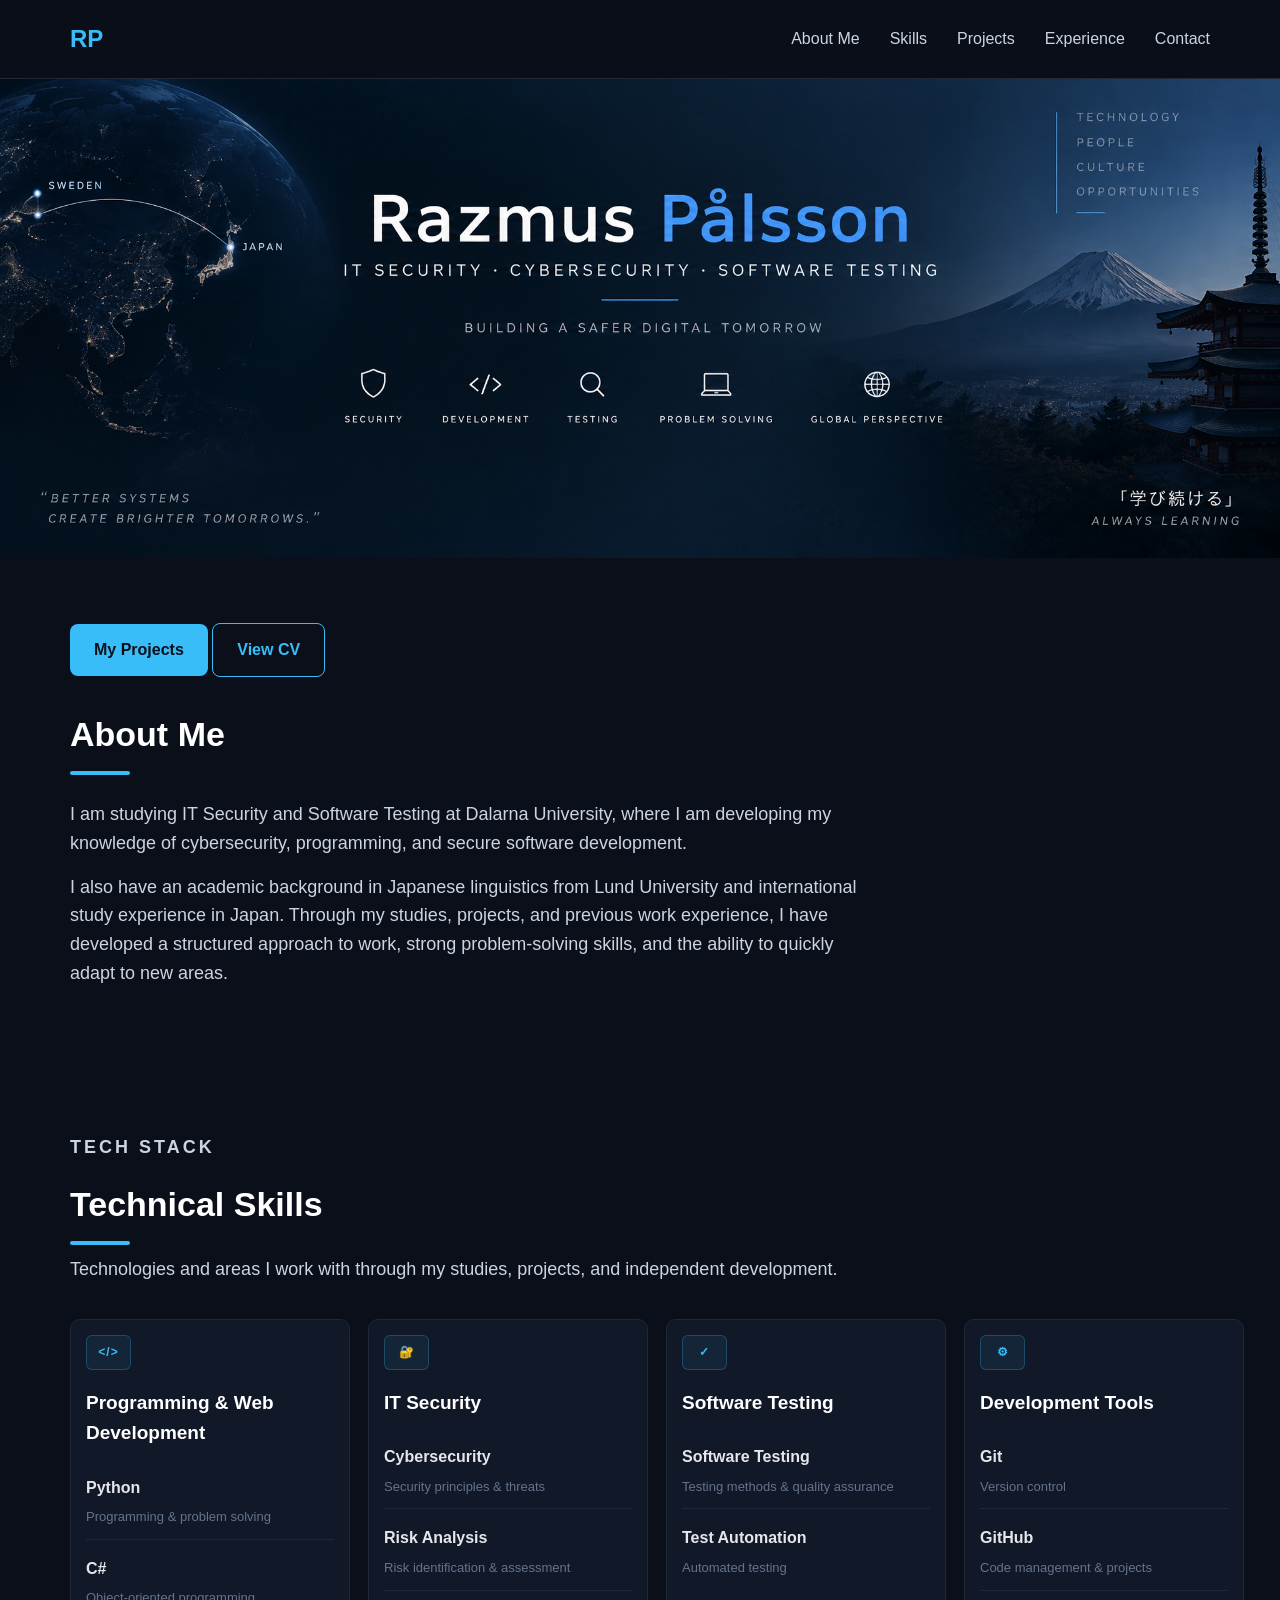
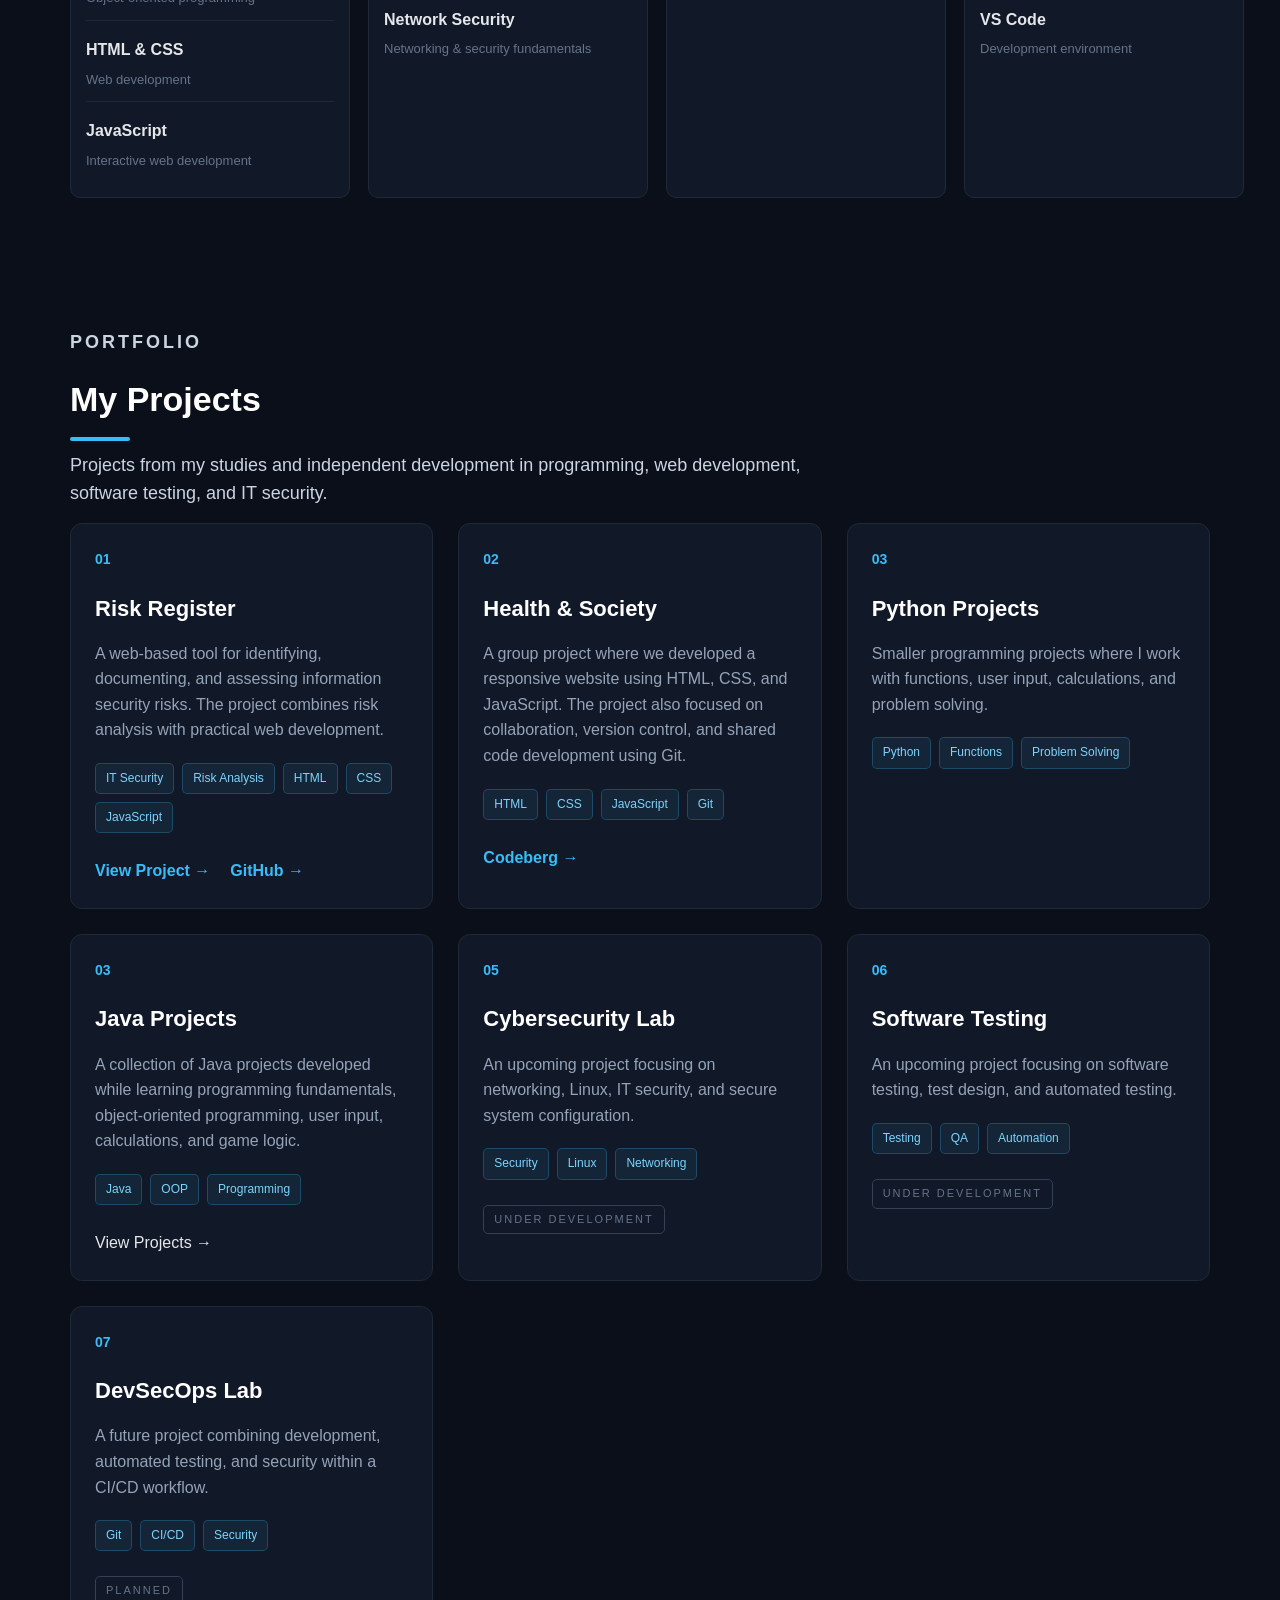
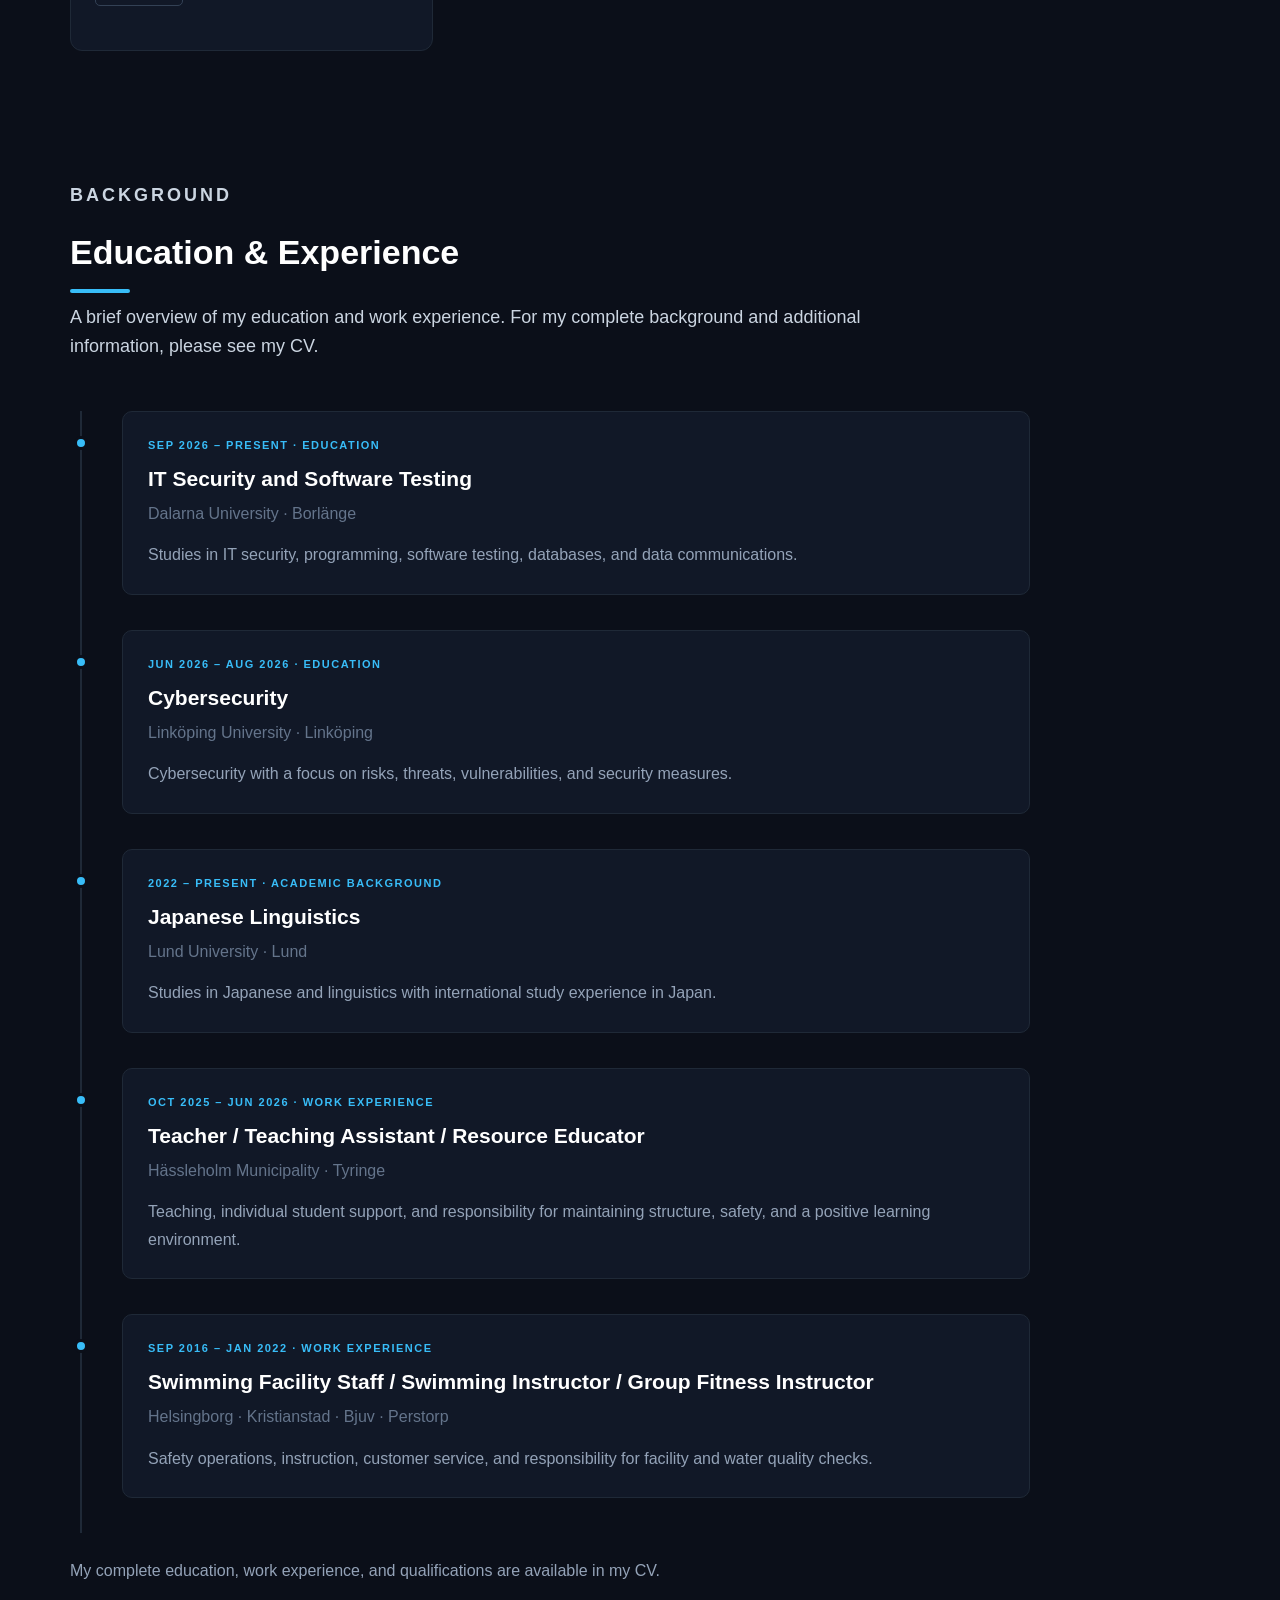
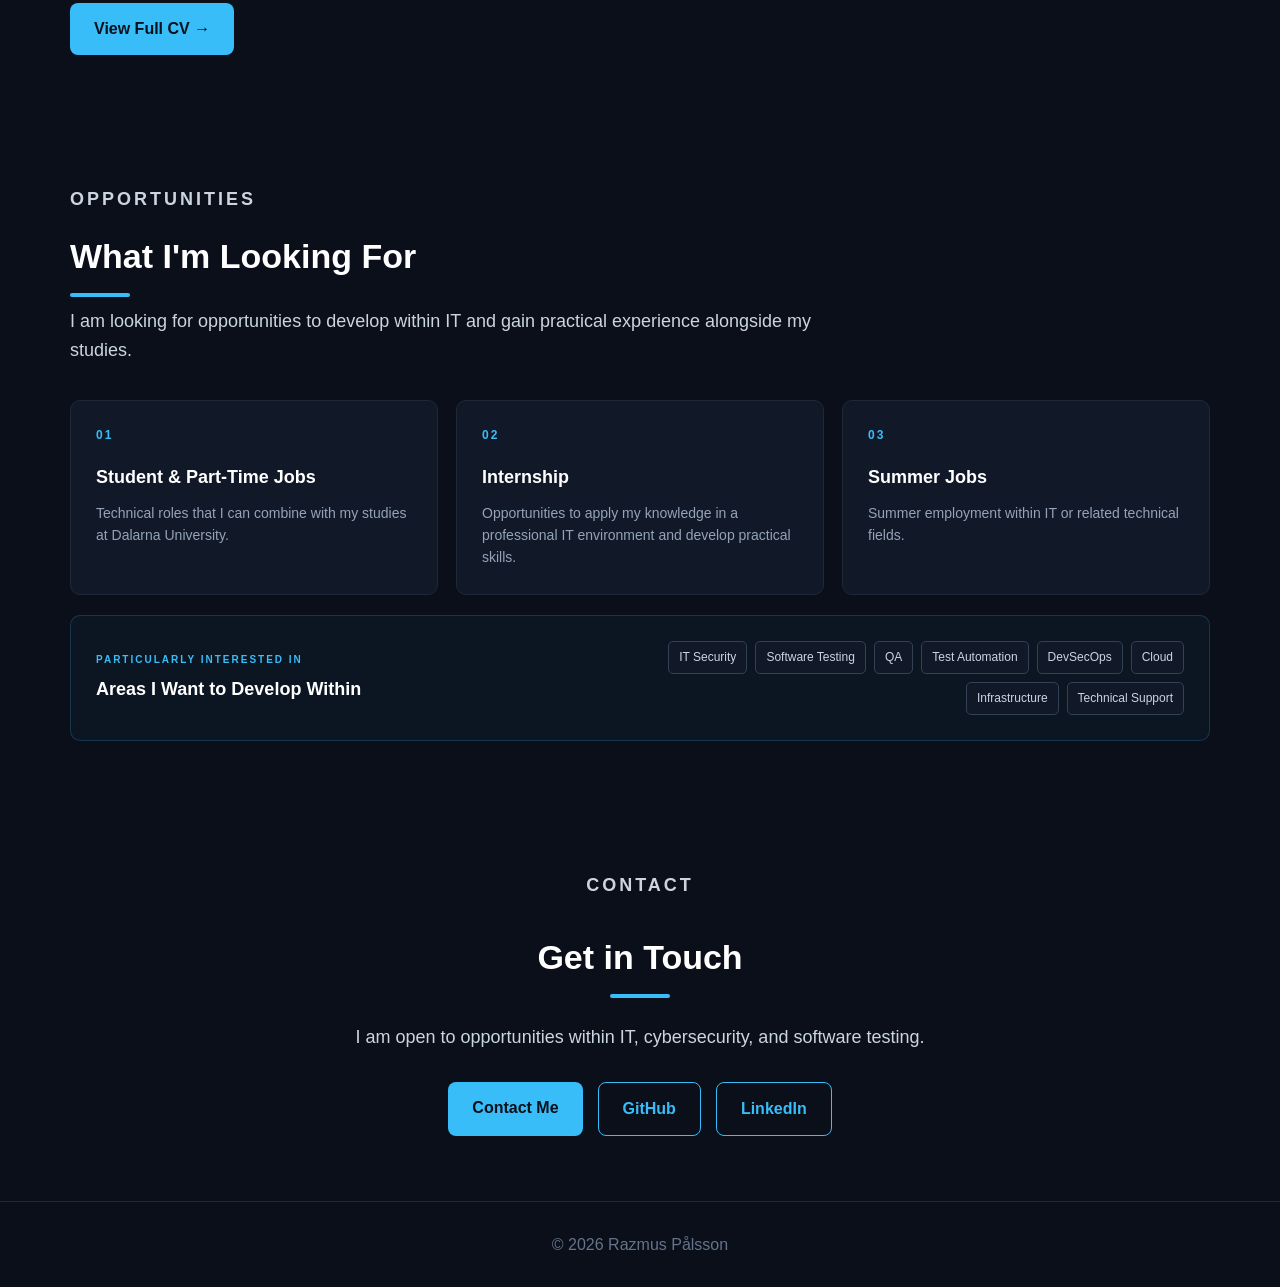
==== index.html @ 81cdad9b "javaupdate" ====
<!DOCTYPE html>
<html lang="en">

<head>
    <meta charset="UTF-8">
    <meta name="viewport" content="width=device-width, initial-scale=1.0">

    <title>Razmus Pålsson | IT Security & Software Testing</title>

    <link rel="stylesheet" href="stylesheet.css">
</head>

<body>


    <!-- ==================================================
         01. NAVIGATION
         ================================================== -->

    <header>

        <nav class="navigation">

            <a class="logo" href="#home">
                RP
            </a>

            <div class="navigation-links">
                <a href="#about">About Me</a>
                <a href="#skills">Skills</a>
                <a href="#projects">Projects</a>
                <a href="#experience">Experience</a>
                <a href="#contact">Contact</a>
            </div>

        </nav>

    </header>


    <main>


        <!-- ==================================================
             02. INTRODUCTION BANNER
             ================================================== -->

    <section class="introduction" id="home">
    <img
        src="images/GodBanner.jpg"
        alt="Razmus Pålsson portfolio banner">
    </section>


        <!-- ==================================================
             03. ABOUT ME
             ================================================== -->

        <section class="page-section" id="about">

            <div class="introduction-buttons">

                <a
                    class="button primary-button"
                    href="#projects"
                >
                    My Projects
                </a>

                <a
                    class="button secondary-button"
                    href="files/Razmus26.pdf"
                    target="_blank"
                >
                    View CV
                </a>

            </div>

            <h2>
                About Me
            </h2>

            <p>
                I am studying IT Security and Software Testing at Dalarna University,
                where I am developing my knowledge of cybersecurity, programming,
                and secure software development.
            </p>

            <p>
                I also have an academic background in Japanese linguistics from
                Lund University and international study experience in Japan.
                Through my studies, projects, and previous work experience, I have
                developed a structured approach to work, strong problem-solving skills,
                and the ability to quickly adapt to new areas.
            </p>

        </section>


        <!-- ==================================================
             04. TECHNICAL SKILLS
             ================================================== -->

        <section class="page-section" id="skills">

            <p class="section-category">
                TECH STACK
            </p>

            <h2>
                Technical Skills
            </h2>

            <p class="section-description">
                Technologies and areas I work with through my studies,
                projects, and independent development.
            </p>


            <div class="skills-container">


                <!-- Programming & Web Development -->

                <article class="skill-card">

                    <div class="skill-icon">
                        &lt;/&gt;
                    </div>

                    <h3>
                        Programming & Web Development
                    </h3>

                    <div class="skill-list">

                        <div class="skill">
                            <div>
                                <strong>Python</strong>
                                <span>Programming & problem solving</span>
                            </div>
                        </div>

                        <div class="skill">
                            <div>
                                <strong>C#</strong>
                                <span>Object-oriented programming</span>
                            </div>
                        </div>

                        <div class="skill">
                            <div>
                                <strong>HTML & CSS</strong>
                                <span>Web development</span>
                            </div>
                        </div>

                        <div class="skill">
                            <div>
                                <strong>JavaScript</strong>
                                <span>Interactive web development</span>
                            </div>
                        </div>

                    </div>

                </article>


                <!-- IT Security -->

                <article class="skill-card">

                    <div class="skill-icon">
                        🔐
                    </div>

                    <h3>
                        IT Security
                    </h3>

                    <div class="skill-list">

                        <div class="skill">
                            <div>
                                <strong>Cybersecurity</strong>
                                <span>Security principles & threats</span>
                            </div>
                        </div>

                        <div class="skill">
                            <div>
                                <strong>Risk Analysis</strong>
                                <span>Risk identification & assessment</span>
                            </div>
                        </div>

                        <div class="skill">
                            <div>
                                <strong>Network Security</strong>
                                <span>Networking & security fundamentals</span>
                            </div>
                        </div>

                    </div>

                </article>


                <!-- Software Testing -->

                <article class="skill-card">

                    <div class="skill-icon">
                        ✓
                    </div>

                    <h3>
                        Software Testing
                    </h3>

                    <div class="skill-list">

                        <div class="skill">
                            <div>
                                <strong>Software Testing</strong>
                                <span>Testing methods & quality assurance</span>
                            </div>
                        </div>

                        <div class="skill">
                            <div>
                                <strong>Test Automation</strong>
                                <span>Automated testing</span>
                            </div>
                        </div>

                    </div>

                </article>


                <!-- Development Tools -->

                <article class="skill-card">

                    <div class="skill-icon">
                        ⚙
                    </div>

                    <h3>
                        Development Tools
                    </h3>

                    <div class="skill-list">

                        <div class="skill">
                            <div>
                                <strong>Git</strong>
                                <span>Version control</span>
                            </div>
                        </div>

                        <div class="skill">
                            <div>
                                <strong>GitHub</strong>
                                <span>Code management & projects</span>
                            </div>
                        </div>

                        <div class="skill">
                            <div>
                                <strong>VS Code</strong>
                                <span>Development environment</span>
                            </div>
                        </div>

                    </div>

                </article>


            </div>

        </section>


        <!-- ==================================================
             05. PROJECTS
             ================================================== -->

        <section class="page-section" id="projects">

            <p class="section-category">
                PORTFOLIO
            </p>

            <h2>
                My Projects
            </h2>

            <p class="section-description">
                Projects from my studies and independent development in
                programming, web development, software testing, and IT security.
            </p>


            <div class="projects-container">


                <!-- 01. Risk Register -->

                <article class="project-card">

                    <div class="project-number">
                        01
                    </div>

                    <h3>
                        Risk Register
                    </h3>

                    <p>
                        A web-based tool for identifying, documenting, and
                        assessing information security risks. The project combines
                        risk analysis with practical web development.
                    </p>

                    <div class="project-technologies">
                        <span>IT Security</span>
                        <span>Risk Analysis</span>
                        <span>HTML</span>
                        <span>CSS</span>
                        <span>JavaScript</span>
                    </div>

                    <div class="project-links">

                        <a href="RIAprojekt/risk-register.html">
                            View Project →
                        </a>

                        <a
                            href="https://github.com/RazuPa/portfolio/tree/main/RIAprojekt"
                            target="_blank"
                        >
                            GitHub →
                        </a>

                    </div>

                </article>


                <!-- 02. Health & Society -->

                <article class="project-card">

                    <div class="project-number">
                        02
                    </div>

                    <h3>
                        Health & Society
                    </h3>

                    <p>
                        A group project where we developed a responsive website
                        using HTML, CSS, and JavaScript. The project also focused
                        on collaboration, version control, and shared code
                        development using Git.
                    </p>

                    <div class="project-technologies">
                        <span>HTML</span>
                        <span>CSS</span>
                        <span>JavaScript</span>
                        <span>Git</span>
                    </div>

                    <div class="project-links">

                       <a
                         href="https://codeberg.org/Grupp16/Webbprojekt"
                        target="_blank"
                        rel="noopener noreferrer">
                        Codeberg →
                        </a>

                    </div>

                </article>


                <!-- 03. Python Projects -->

                <article class="project-card">

                    <div class="project-number">
                        03
                    </div>

                    <h3>
                        Python Projects
                    </h3>

                    <p>
                        Smaller programming projects where I work with
                        functions, user input, calculations, and
                        problem solving.
                    </p>

                    <div class="project-technologies">
                        <span>Python</span>
                        <span>Functions</span>
                        <span>Problem Solving</span>
                    </div>

            </article>


                <!-- 04. Java Projects -->

                <article class="project-card">
                 <div class="project-number">03</div>

                <h3>Java Projects</h3>

                <p>
                   A collection of Java projects developed while learning
                   programming fundamentals, object-oriented programming,
                   user input, calculations, and game logic.
                </p>

                  <div class="project-technologies">
                    <span>Java</span>
                     <span>OOP</span>
                 <span>Programming</span>
                </div>

                <a
                   href="https://razupa.github.io/#projects"
                   target="_blank"
                   rel="noopener noreferrer">
                    View Projects →
                </a>
            </article>


                <!-- 05. Cybersecurity Lab -->

                <article class="project-card">

                    <div class="project-number">
                        05
                    </div>

                    <h3>
                        Cybersecurity Lab
                    </h3>

                    <p>
                        An upcoming project focusing on networking, Linux,
                        IT security, and secure system configuration.
                    </p>

                    <div class="project-technologies">
                        <span>Security</span>
                        <span>Linux</span>
                        <span>Networking</span>
                    </div>

                    <p class="project-status">
                        UNDER DEVELOPMENT
                    </p>

                </article>


                <!-- 06. Software Testing -->

                <article class="project-card">

                    <div class="project-number">
                        06
                    </div>

                    <h3>
                        Software Testing
                    </h3>

                    <p>
                        An upcoming project focusing on software testing,
                        test design, and automated testing.
                    </p>

                    <div class="project-technologies">
                        <span>Testing</span>
                        <span>QA</span>
                        <span>Automation</span>
                    </div>

                    <p class="project-status">
                        UNDER DEVELOPMENT
                    </p>

                </article>


                <!-- 07. DevSecOps Lab -->

                <article class="project-card">

                    <div class="project-number">
                        07
                    </div>

                    <h3>
                        DevSecOps Lab
                    </h3>

                    <p>
                        A future project combining development,
                        automated testing, and security within
                        a CI/CD workflow.
                    </p>

                    <div class="project-technologies">
                        <span>Git</span>
                        <span>CI/CD</span>
                        <span>Security</span>
                    </div>

                    <p class="project-status">
                        PLANNED
                    </p>

                </article>


            </div>

        </section>


        <!-- ==================================================
             06. EDUCATION & WORK EXPERIENCE
             ================================================== -->

        <section class="page-section" id="experience">

            <p class="section-category">
                BACKGROUND
            </p>

            <h2>
                Education & Experience
            </h2>

            <p class="section-description">
                A brief overview of my education and work experience.
                For my complete background and additional information,
                please see my CV.
            </p>


            <div class="experience-list">


                <!-- Dalarna University -->

                <article class="experience-item">

                    <div class="experience-marker"></div>

                    <div class="experience-card">

                        <p class="experience-date-type">
                            SEP 2026 – PRESENT · EDUCATION
                        </p>

                        <h3>
                            IT Security and Software Testing
                        </h3>

                        <p class="experience-location">
                            Dalarna University · Borlänge
                        </p>

                        <p>
                            Studies in IT security, programming,
                            software testing, databases, and data communications.
                        </p>

                    </div>

                </article>


                <!-- Linköping University -->

                <article class="experience-item">

                    <div class="experience-marker"></div>

                    <div class="experience-card">

                        <p class="experience-date-type">
                            JUN 2026 – AUG 2026 · EDUCATION
                        </p>

                        <h3>
                            Cybersecurity
                        </h3>

                        <p class="experience-location">
                            Linköping University · Linköping
                        </p>

                        <p>
                            Cybersecurity with a focus on risks, threats,
                            vulnerabilities, and security measures.
                        </p>

                    </div>

                </article>


                <!-- Lund University -->

                <article class="experience-item">

                    <div class="experience-marker"></div>

                    <div class="experience-card">

                        <p class="experience-date-type">
                            2022 – PRESENT · ACADEMIC BACKGROUND
                        </p>

                        <h3>
                            Japanese Linguistics
                        </h3>

                        <p class="experience-location">
                            Lund University · Lund
                        </p>

                        <p>
                            Studies in Japanese and linguistics with
                            international study experience in Japan.
                        </p>

                    </div>

                </article>


                <!-- Hässleholm Municipality -->

                <article class="experience-item">

                    <div class="experience-marker"></div>

                    <div class="experience-card">

                        <p class="experience-date-type">
                            OCT 2025 – JUN 2026 · WORK EXPERIENCE
                        </p>

                        <h3>
                            Teacher / Teaching Assistant / Resource Educator
                        </h3>

                        <p class="experience-location">
                            Hässleholm Municipality · Tyringe
                        </p>

                        <p>
                            Teaching, individual student support, and responsibility
                            for maintaining structure, safety, and a positive
                            learning environment.
                        </p>

                    </div>

                </article>


                <!-- Swimming Facilities -->

                <article class="experience-item">

                    <div class="experience-marker"></div>

                    <div class="experience-card">

                        <p class="experience-date-type">
                            SEP 2016 – JAN 2022 · WORK EXPERIENCE
                        </p>

                        <h3>
                            Swimming Facility Staff / Swimming Instructor / Group Fitness Instructor
                        </h3>

                        <p class="experience-location">
                            Helsingborg · Kristianstad · Bjuv · Perstorp
                        </p>

                        <p>
                            Safety operations, instruction, customer service,
                            and responsibility for facility and water quality checks.
                        </p>

                    </div>

                </article>


            </div>


            <div class="cv-link">

                <p>
                    My complete education, work experience, and qualifications
                    are available in my CV.
                </p>

                <a
                    href="files/Razmus26.pdf"
                    target="_blank"
                    class="button primary-button"
                >
                    View Full CV →
                </a>

            </div>

        </section>


        <!-- ==================================================
             07. OPPORTUNITIES
             ================================================== -->

        <section class="page-section" id="looking">

            <p class="section-category">
                OPPORTUNITIES
            </p>

            <h2>
                What I'm Looking For
            </h2>

            <p class="section-description">
                I am looking for opportunities to develop within IT and gain
                practical experience alongside my studies.
            </p>


            <div class="opportunities-container">


                <!-- Student & Part-Time Jobs -->

                <article class="opportunity-card">

                    <span class="opportunity-number">
                        01
                    </span>

                    <h3>
                        Student & Part-Time Jobs
                    </h3>

                    <p>
                        Technical roles that I can combine with my
                        studies at Dalarna University.
                    </p>

                </article>


                <!-- Internship -->

                <article class="opportunity-card">

                    <span class="opportunity-number">
                        02
                    </span>

                    <h3>
                        Internship
                    </h3>

                    <p>
                        Opportunities to apply my knowledge in a
                        professional IT environment and develop practical skills.
                    </p>

                </article>


                <!-- Summer Jobs -->

                <article class="opportunity-card">

                    <span class="opportunity-number">
                        03
                    </span>

                    <h3>
                        Summer Jobs
                    </h3>

                    <p>
                        Summer employment within IT or related
                        technical fields.
                    </p>

                </article>


            </div>


            <!-- Areas of Interest -->

            <div class="interests">

                <div>

                    <p class="interests-label">
                        PARTICULARLY INTERESTED IN
                    </p>

                    <h3>
                        Areas I Want to Develop Within
                    </h3>

                </div>


                <div class="interests-list">

                    <span>IT Security</span>
                    <span>Software Testing</span>
                    <span>QA</span>
                    <span>Test Automation</span>
                    <span>DevSecOps</span>
                    <span>Cloud</span>
                    <span>Infrastructure</span>
                    <span>Technical Support</span>

                </div>

            </div>

        </section>


        <!-- ==================================================
             08. CONTACT
             ================================================== -->

        <section class="page-section contact-section" id="contact">

            <p class="section-category">
                CONTACT
            </p>

            <h2>
                Get in Touch
            </h2>

            <p>
                I am open to opportunities within IT,
                cybersecurity, and software testing.
            </p>


            <div class="contact-buttons">

                <a
                    class="button primary-button"
                    href="mailto:RazmusPalsson@hotmail.com"
                >
                    Contact Me
                </a>

                <a
                    class="button secondary-button"
                    href="https://github.com/RazuPa"
                    target="_blank"
                >
                    GitHub
                </a>

                <a
                    class="button secondary-button"
                    href="https://www.linkedin.com/in/razmus-palsson-220278ba/"
                    target="_blank"
                >
                    LinkedIn
                </a>

            </div>

        </section>


    </main>


    <!-- ==================================================
         09. FOOTER
         ================================================== -->

    <footer>

        <p>
            © 2026 Razmus Pålsson
        </p>

    </footer>


    <!-- ==================================================
         10. JAVASCRIPT
         ================================================== -->

    <script src="script.js"></script>


</body>

</html>
---- stylesheet.css ----
/* ==================================================
   01. BASIC WEBSITE SETTINGS
   ================================================== */

* {
    box-sizing: border-box;
    margin: 0;
    padding: 0;
}

html {
    scroll-behavior: smooth;
}

body {
    font-family: Arial, Helvetica, sans-serif;
    background: #0b0f19;
    color: #e5e7eb;
    line-height: 1.6;
}

a {
    color: inherit;
    text-decoration: none;
}


/* ==================================================
   02. NAVIGATION
   ================================================== */

header {
    position: sticky;
    top: 0;
    z-index: 1000;

    background: rgba(11, 15, 25, 0.95);
    border-bottom: 1px solid #1f2937;
}

.navigation {
    max-width: 1200px;
    margin: auto;
    padding: 20px 30px;

    display: flex;
    justify-content: space-between;
    align-items: center;
}

.logo {
    font-size: 24px;
    font-weight: bold;
    color: #38bdf8;
}

.navigation-links {
    display: flex;
    gap: 30px;
}

.navigation-links a {
    color: #cbd5e1;
    transition: 0.2s;
}

.navigation-links a:hover {
    color: #38bdf8;
}


/* ==================================================
   03. INTRODUCTION BANNER
   ================================================== */

.introduction {
    width: 100%;
    background: #0b0f19;
}

.introduction img {
    display: block;
    width: 100%;
    height: auto;
}

/* ==================================================
   04. BUTTONS
   ================================================== */

   #about .introduction-buttons {
    margin-top: 0;
    margin-bottom: 30px;
}

.button {
    display: inline-block;

    padding: 13px 24px;

    border-radius: 8px;

    font-weight: bold;

    transition:
        transform 0.2s,
        background 0.2s,
        color 0.2s;
}

.button:hover {
    transform: translateY(-3px);
}

.primary-button {
    background: #38bdf8;
    color: #08111c;
}

.primary-button:hover {
    background: #7dd3fc;
}

.secondary-button {
    border: 1px solid #38bdf8;

    color: #38bdf8;
}

.secondary-button:hover {
    background: rgba(56, 189, 248, 0.1);
}


/* ==================================================
   05. PAGE SECTIONS
   ================================================== */


.page-section {

    max-width: 1200px;
    margin: auto;
    padding: 65px 30px;
}

.page-section > h2 {
    font-size: 34px;
    color: white;
    margin-bottom: 25px;
}

.page-section > h2::after {
    content: "";

    display: block;

    width: 60px;
    height: 4px;

    margin-top: 10px;

    background: #38bdf8;

    border-radius: 5px;
}

.page-section > p {
    max-width: 800px;

    margin-bottom: 15px;

    color: #cbd5e1;

    font-size: 18px;
}

.section-category {
    color: #38bdf8;

    font-size: 13px;
    font-weight: bold;

    letter-spacing: 3px;

    margin-bottom: 5px;
}

.section-description {

    max-width: 700px;

    color: #94a3b8;

    margin-top: -15px;

    margin-bottom: 30px;

}


/* ==================================================
   06. TECHNICAL SKILLS
   ================================================== */

.skills-container {
    display: grid;

    grid-template-columns: repeat(4, 280px);

    gap: 18px;

    margin-top: 35px;

    justify-content: start;
    align-items: stretch;
}

.skill-card {
    width: 280px;
    padding: 15px;

    background: #111827;

    border: 1px solid #1f2937;
    border-radius: 10px;

    transition: 0.25s;
}

.skill-card:hover {
    border-color: #38bdf8;

    transform: translateY(-4px);
}

.skill-icon {
    display: inline-flex;

    align-items: center;
    justify-content: center;

    min-width: 45px;
    height: 35px;

    padding: 0 10px;

    margin-bottom: 18px;

    background: rgba(56, 189, 248, 0.08);

    border: 1px solid rgba(56, 189, 248, 0.25);
    border-radius: 6px;

    color: #38bdf8;

    font-size: 12px;
    font-weight: bold;

    letter-spacing: 1px;
}

.skill-card h3 {
    color: white;

    font-size: 19px;

    margin-bottom: 16px;
}

.skill-list {
    display: flex;
    flex-direction: column;

    gap: 6px;
}

.skill {
    padding: 10px 0;

    border-bottom: 1px solid #1f2937;
}

.skill:last-child {
    border-bottom: none;
}

.skill strong {
    display: block;

    color: #e5e7eb;

    margin-bottom: 3px;
}

.skill div > span {
    color: #64748b;

    font-size: 13px;
}


/* ==================================================
   07. PROJECTS
   ================================================== */

.projects-container {
    display: grid;

    grid-template-columns: repeat(3, 1fr);

    gap: 25px;
}

.project-card {

    min-height: 220px;

    padding: 24px;

    background: #111827;

    border: 1px solid #1f2937;

    border-radius: 12px;

    transition:

        transform 0.25s,

        border-color 0.25s;

}

.project-card:hover {
    transform: translateY(-6px);

    border-color: #38bdf8;
}

.project-number {
    color: #38bdf8;

    font-size: 14px;
    font-weight: bold;

    margin-bottom: 20px;
}

.project-card h3 {
    color: white;

    font-size: 22px;

    margin-bottom: 15px;
}

.project-card p {
    color: #94a3b8;

    margin-bottom: 20px;
}


/* Project technologies */

.project-technologies {
    display: flex;
    flex-wrap: wrap;

    gap: 8px;

    margin-top: 20px;
    margin-bottom: 25px;
}

.project-technologies span {
    padding: 5px 10px;

    background: rgba(56, 189, 248, 0.08);

    border: 1px solid rgba(56, 189, 248, 0.25);
    border-radius: 5px;

    color: #7dd3fc;

    font-size: 12px;
}


/* Project links */

.project-links {
    display: flex;
    flex-wrap: wrap;

    gap: 20px;
}

.project-links a {
    color: #38bdf8;

    font-weight: bold;
}

.project-links a:hover {
    color: white;
}


/* Projects that are not finished */

.project-status {
    display: inline-block;

    padding: 5px 10px;

    color: #64748b !important;

    font-size: 11px;

    letter-spacing: 2px;

    border: 1px solid #334155;
    border-radius: 5px;
}


/* ==================================================
   08. EDUCATION & WORK EXPERIENCE
   ================================================== */

.experience-list {
    position: relative;

    max-width: 950px;

    margin-top: 50px;
    margin-left: 10px;

    border-left: 2px solid #1f2937;
}

.experience-item {
    position: relative;

    padding-left: 40px;
    padding-bottom: 35px;
}

.experience-marker {
    position: absolute;

    left: -8px;
    top: 25px;

    width: 14px;
    height: 14px;

    background: #38bdf8;

    border: 3px solid #0b0f19;
    border-radius: 50%;
}

.experience-card {
    padding: 25px;

    background: #111827;

    border: 1px solid #1f2937;
    border-radius: 10px;

    transition: 0.2s;
}

.experience-card:hover {
    border-color: #38bdf8;

    transform: translateX(5px);
}

.experience-date-type {
    color: #38bdf8;

    font-size: 11px;
    font-weight: bold;

    letter-spacing: 1.5px;

    margin-bottom: 8px;
}

.experience-card h3 {
    color: white;

    font-size: 21px;

    margin-bottom: 5px;
}

.experience-location {
    color: #64748b !important;

    margin-bottom: 15px;
}

.experience-card > p:not(.experience-date-type):not(.experience-location) {
    color: #94a3b8;

    line-height: 1.7;
}

.cv-link {
    margin-top: 25px;
}

.cv-link p {
    color: #94a3b8;

    margin-bottom: 20px;
}


/* ==================================================
   09. CERTIFICATES
   ================================================== */

.certificates {
    margin-top: 40px;
}

.certificates > h3 {
    color: white;

    font-size: 24px;

    margin-bottom: 25px;
}

.certificates-container {
    display: grid;

    grid-template-columns: repeat(2, 1fr);

    gap: 20px;
}

.certificate-card {
    padding: 25px;

    background: #111827;

    border: 1px solid #1f2937;
    border-radius: 10px;

    transition: 0.2s;
}

.certificate-card:hover {
    border-color: #38bdf8;

    transform: translateY(-4px);
}

.certificate-year {
    color: #38bdf8;

    font-size: 12px;
    font-weight: bold;

    letter-spacing: 2px;

    margin-bottom: 8px;
}

.certificate-card h4 {
    color: white;

    font-size: 18px;

    margin-bottom: 10px;
}

.certificate-card p {
    color: #94a3b8;
}


/* ==================================================
   10. OPPORTUNITIES
   Student jobs, internships and summer jobs
   ================================================== */

.opportunities-container {
    display: grid;

    grid-template-columns: repeat(3, 1fr);

    gap: 18px;

    margin-top: 35px;
}

.opportunity-card {
    padding: 25px;

    background: #111827;

    border: 1px solid #1f2937;
    border-radius: 10px;

    transition: 0.25s;
}

.opportunity-card:hover {
    border-color: #38bdf8;

    transform: translateY(-4px);
}

.opportunity-number {
    display: block;

    color: #38bdf8;

    font-size: 12px;
    font-weight: bold;

    letter-spacing: 2px;

    margin-bottom: 18px;
}

.opportunity-card h3 {
    color: white;

    font-size: 18px;

    margin-bottom: 10px;
}

.opportunity-card p {
    color: #94a3b8;

    font-size: 14px;

    line-height: 1.6;
}


/* Areas I am interested in */

.interests {
    display: flex;

    justify-content: space-between;
    align-items: center;

    gap: 40px;

    margin-top: 20px;
    padding: 25px;

    background: rgba(56, 189, 248, 0.04);

    border: 1px solid rgba(56, 189, 248, 0.2);
    border-radius: 10px;
}

.interests-label {
    color: #38bdf8;

    font-size: 10px;
    font-weight: bold;

    letter-spacing: 2px;

    margin-bottom: 7px;
}

.interests h3 {
    color: white;

    font-size: 18px;
}

.interests-list {
    display: flex;
    flex-wrap: wrap;

    justify-content: flex-end;

    gap: 8px;

    max-width: 550px;
}

.interests-list span {
    padding: 6px 10px;

    background: #111827;

    border: 1px solid #334155;
    border-radius: 5px;

    color: #cbd5e1;

    font-size: 12px;
}


/* ==================================================
   11. CONTACT
   ================================================== */

.contact-section {
    text-align: center;
}

.contact-section h2::after {
    margin-left: auto;
    margin-right: auto;
}

.contact-section > p {
    margin-left: auto;
    margin-right: auto;

    margin-bottom: 30px;
}

.contact-buttons {
    display: flex;
    flex-wrap: wrap;

    justify-content: center;

    gap: 15px;
}


/* ==================================================
   12. PROGRAM PAGE
   ================================================== */

.program-introduction h1 {
    max-width: 900px;

    color: white;

    font-size: clamp(40px, 6vw, 70px);

    line-height: 1.1;

    margin-bottom: 25px;
}

.program-lead {
    max-width: 750px;

    color: #cbd5e1;

    font-size: 21px !important;
}

.program-description {
    max-width: 750px;

    color: #94a3b8 !important;
}


/* Program areas */

.program-areas {
    display: grid;

    grid-template-columns: repeat(2, 1fr);

    gap: 20px;

    margin-top: 40px;
}

.program-area-card {
    padding: 30px;

    background: #111827;

    border: 1px solid #1f2937;
    border-radius: 12px;

    transition: 0.25s;
}

.program-area-card:hover {
    border-color: #38bdf8;

    transform: translateY(-4px);
}

.program-area-number {
    display: block;

    color: #38bdf8;

    font-size: 12px;
    font-weight: bold;

    letter-spacing: 2px;

    margin-bottom: 15px;
}

.program-area-card h3 {
    color: white;

    font-size: 21px;

    margin-bottom: 12px;
}

.program-area-card > p {
    color: #94a3b8;
}


/* Program topics */

.program-topics {
    display: flex;
    flex-wrap: wrap;

    gap: 8px;

    margin-top: 20px;
}

.program-topics span {
    padding: 5px 10px;

    background: rgba(56, 189, 248, 0.08);

    border: 1px solid rgba(56, 189, 248, 0.25);
    border-radius: 5px;

    color: #7dd3fc;

    font-size: 12px;
}


/* Question for people working in IT */

.industry-contact {
    padding: 40px;

    background: rgba(56, 189, 248, 0.04);

    border: 1px solid rgba(56, 189, 248, 0.2);
    border-radius: 12px;
}

.industry-contact-label {
    color: #38bdf8;

    font-size: 11px;
    font-weight: bold;

    letter-spacing: 2px;

    margin-bottom: 10px;
}

.industry-contact h2 {
    color: white;

    font-size: 30px;

    margin-bottom: 15px;
}

.industry-contact p {
    max-width: 700px;

    color: #94a3b8;

    margin-bottom: 25px;
}


/* ==================================================
   13. FOOTER
   ================================================== */

footer {
    padding: 30px;

    text-align: center;

    color: #64748b;

    border-top: 1px solid #1f2937;
}


/* ==================================================
   14. TABLET & MOBILE
   Screens smaller than 800px
   ================================================== */

@media (max-width: 800px) {

    .navigation {
        flex-direction: column;

        gap: 15px;
    }

    .navigation-links {
        flex-wrap: wrap;

        justify-content: center;

        gap: 15px;
    }


    /* Introduction */

    .introduction {
        min-height: 520px;

        background-position: center;
    }

    .introduction-content {
        padding-top: 70px;
        padding-bottom: 70px;
    }

    .introduction-buttons {
        flex-direction: column;

        align-items: flex-start;
    }


    /* Skills */

    .skills-container {
        grid-template-columns: 1fr;
    }

    .skill-card {
        width: 100%;
    }


    /* Projects */

    .projects-container {
        grid-template-columns: 1fr;
    }


    /* Education & experience */

    .experience-list {
        margin-left: 5px;
    }

    .experience-item {
        padding-left: 25px;
    }


    /* Certificates */

    .certificates-container {
        grid-template-columns: 1fr;
    }


    /* Opportunities */

    .opportunities-container {
        grid-template-columns: 1fr;
    }

    .interests {
        flex-direction: column;

        align-items: flex-start;
    }

    .interests-list {
        justify-content: flex-start;
    }


    /* Program page */

    .program-areas {
        grid-template-columns: 1fr;
    }

}


/* ==================================================
   15. SMALL PHONES
   Screens smaller than 500px
   ================================================== */

@media (max-width: 500px) {

    .page-section {
        padding: 70px 20px;
    }

    .introduction-content {
        padding-left: 20px;
        padding-right: 20px;
    }

    .introduction h1 {
        font-size: 48px;
    }

    .introduction h2 {
        font-size: 26px;
    }

    .industry-contact {
        padding: 25px;
    }

}
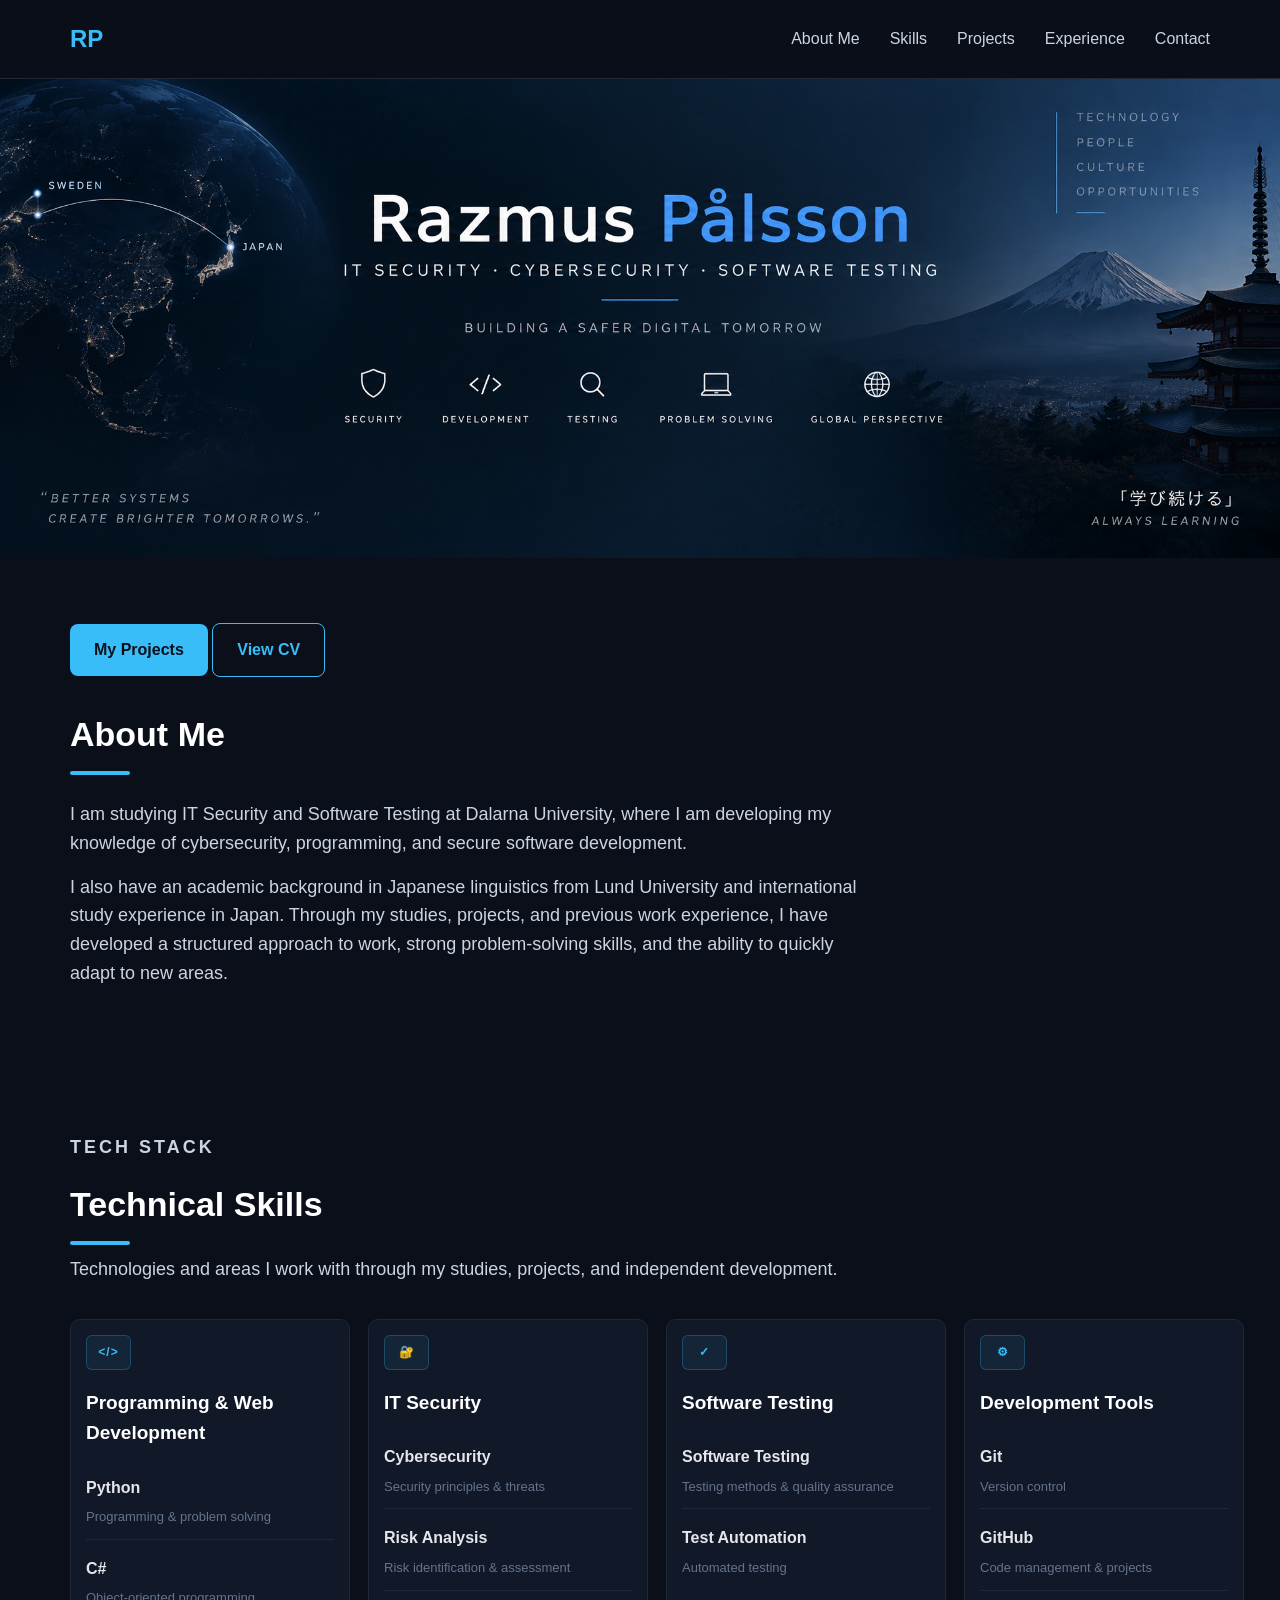
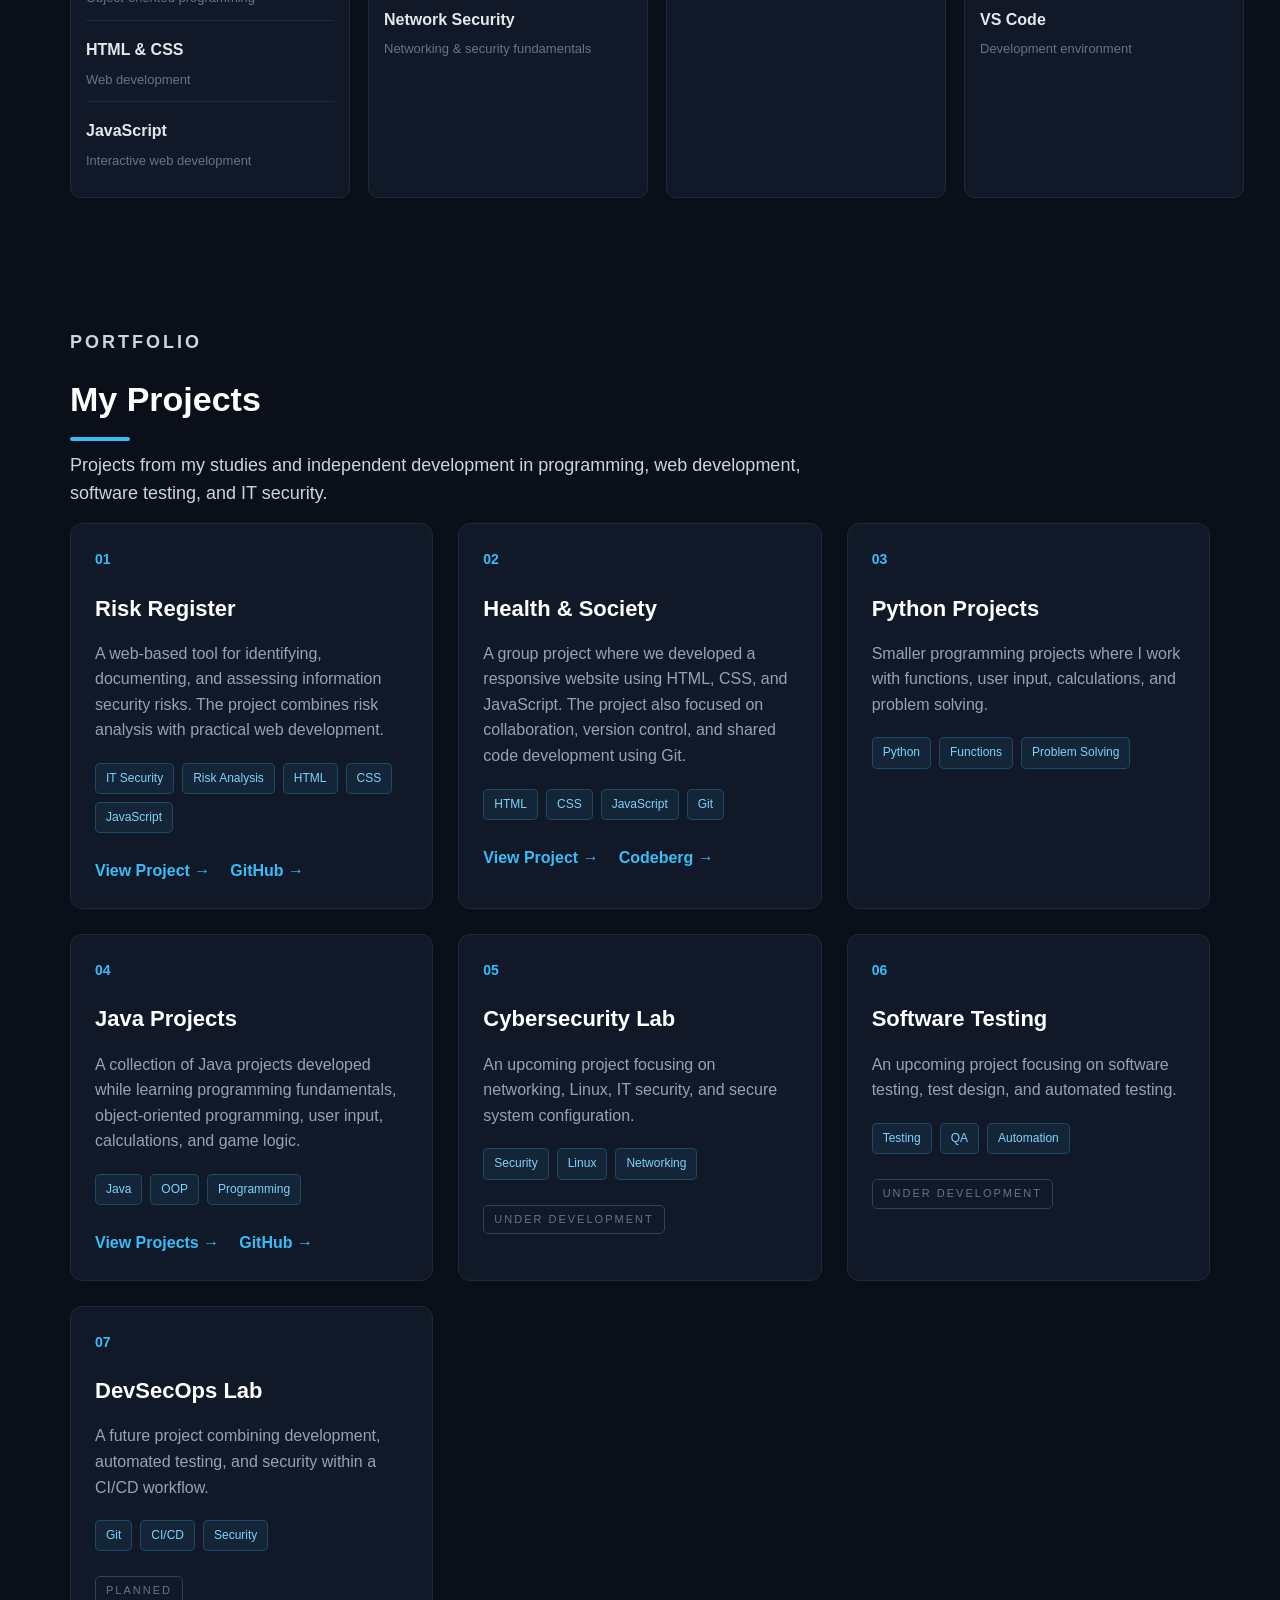
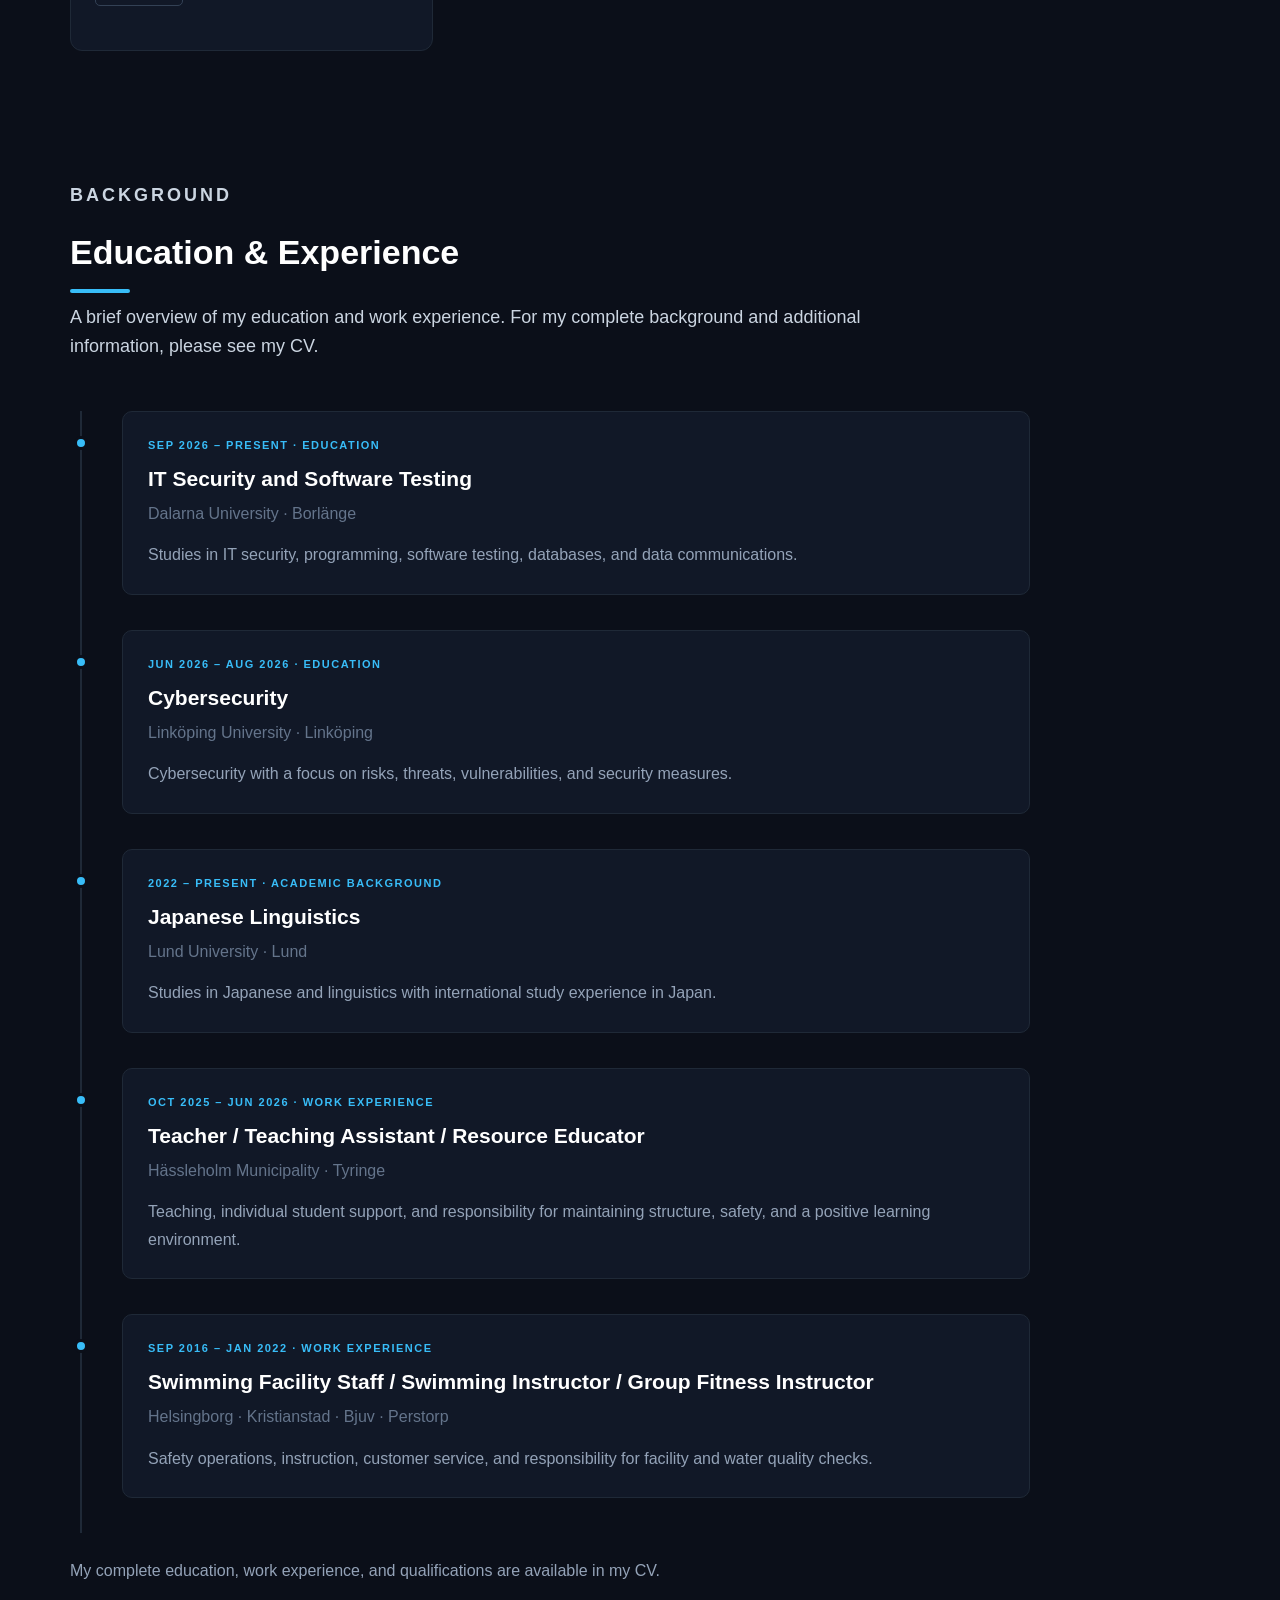
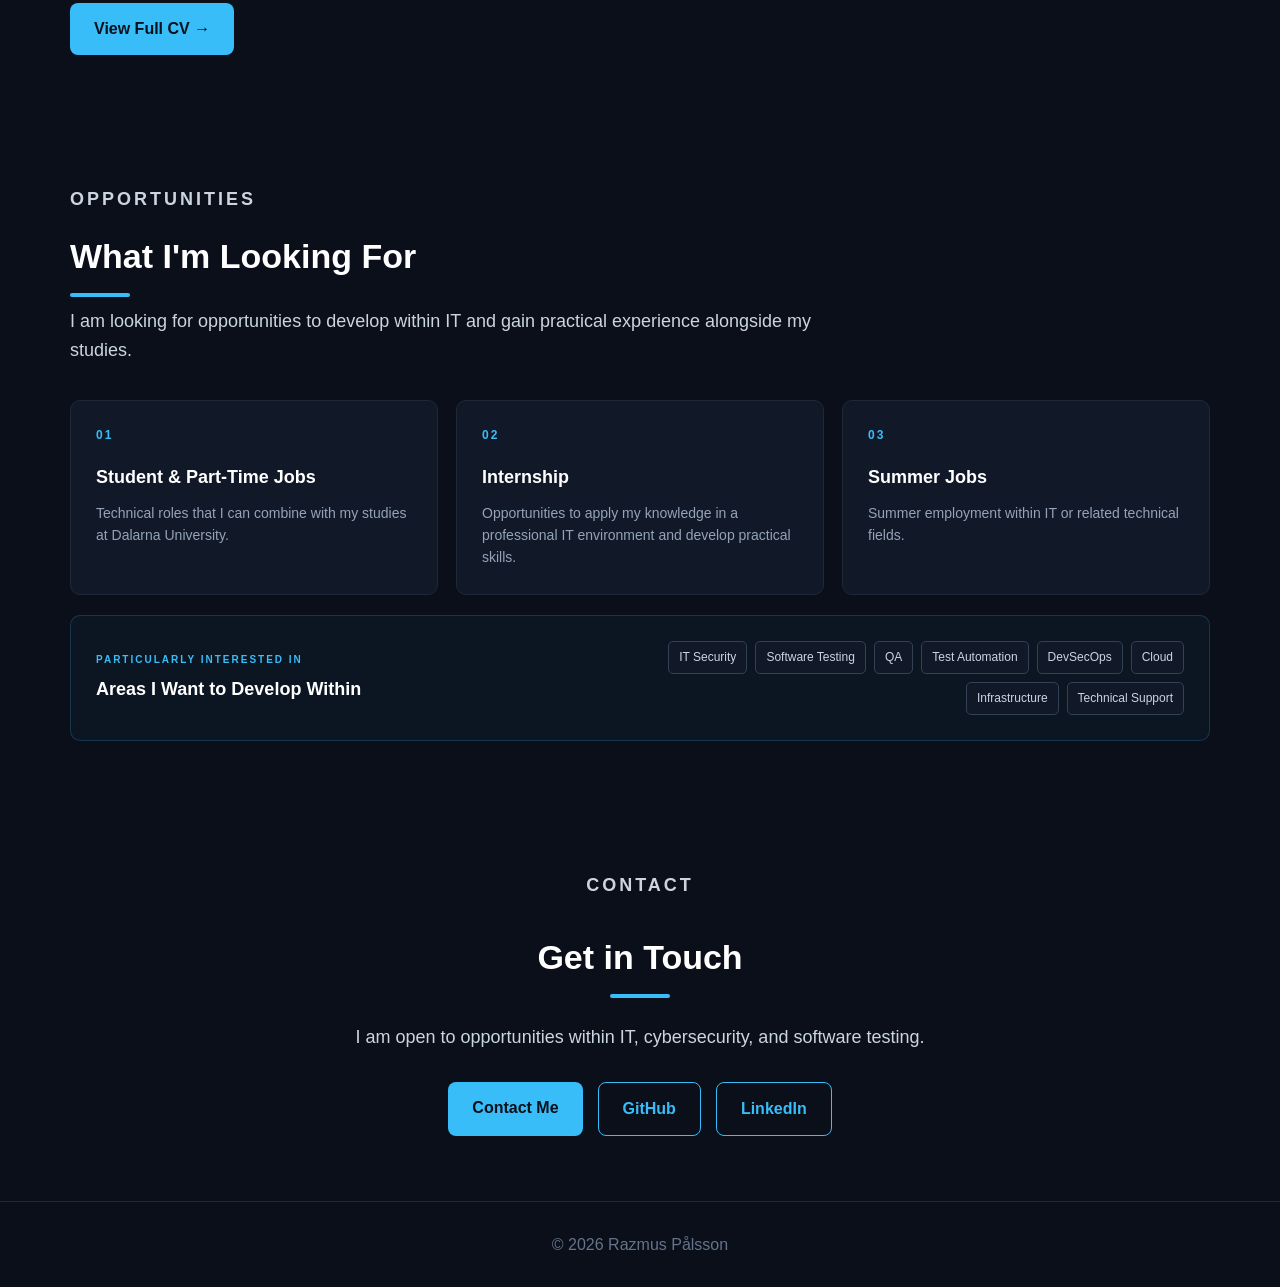
==== commit cab7d6f4: "update java" ====
--- a/index.html
+++ b/index.html
@@ -380,14 +380,15 @@
                     </div>
 
                     <div class="project-links">
-
-                       <a
-                         href="https://codeberg.org/Grupp16/Webbprojekt"
-                        target="_blank"
-                        rel="noopener noreferrer">
-                        Codeberg →
+                    
+                        <a href="https://codeberg.org/Grupp16/Webbprojekt" target="_blank" rel="noopener noreferrer">
+                            View Project →
                         </a>
 
+                        <a
+                            href="https://codeberg.org/Grupp16/Webbprojekt" target="_blank" rel="noopener noreferrer">
+                                Codeberg →
+                        </a>
                     </div>
 
                 </article>
@@ -420,31 +421,34 @@
             </article>
 
 
-                <!-- 04. Java Projects -->
-
-                <article class="project-card">
-                 <div class="project-number">03</div>
-
-                <h3>Java Projects</h3>
-
-                <p>
-                   A collection of Java projects developed while learning
-                   programming fundamentals, object-oriented programming,
-                   user input, calculations, and game logic.
-                </p>
-
-                  <div class="project-technologies">
-                    <span>Java</span>
-                     <span>OOP</span>
-                 <span>Programming</span>
-                </div>
-
-                <a
-                   href="https://razupa.github.io/#projects"
-                   target="_blank"
-                   rel="noopener noreferrer">
-                    View Projects →
-                </a>
+             <!-- 04. Java Projects -->
+
+            <article class="project-card">
+                    <div class="project-number">04</div>
+
+                        <h3>Java Projects</h3>
+
+                            <p>
+                                A collection of Java projects developed while learning
+                                programming fundamentals, object-oriented programming,
+                                user input, calculations, and game logic.
+                            </p>
+
+                    <div class="project-technologies">
+                        <span>Java</span>
+                        <span>OOP</span>
+                        <span>Programming</span>
+                    </div>
+
+                    <div class="project-links">
+                        <a href="https://razupa.github.io/#projects" target="_blank" rel="noopener noreferrer">
+                            View Projects →
+                        </a>
+
+                        <a href="https://github.com/RazuPa" target="_blank" rel="noopener noreferrer">
+                            GitHub →
+                        </a>
+                    </div>
             </article>
 
 
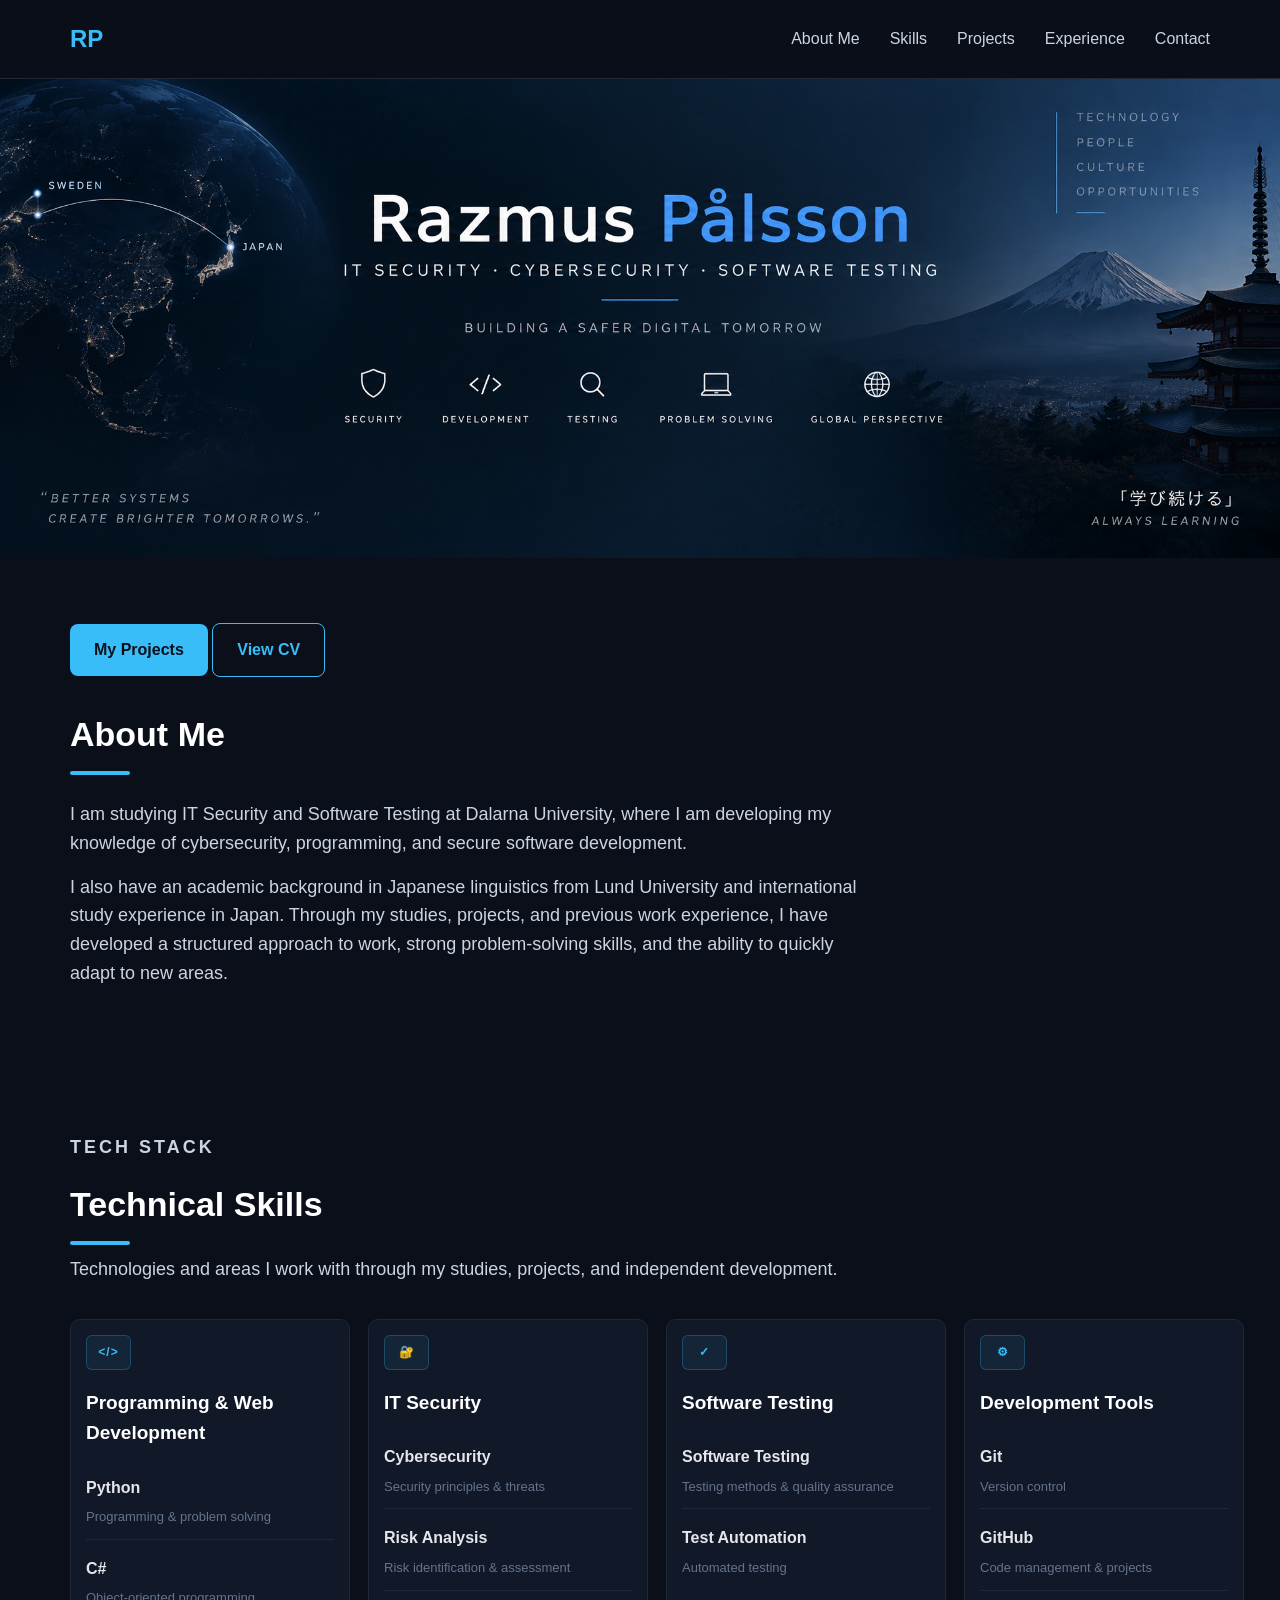
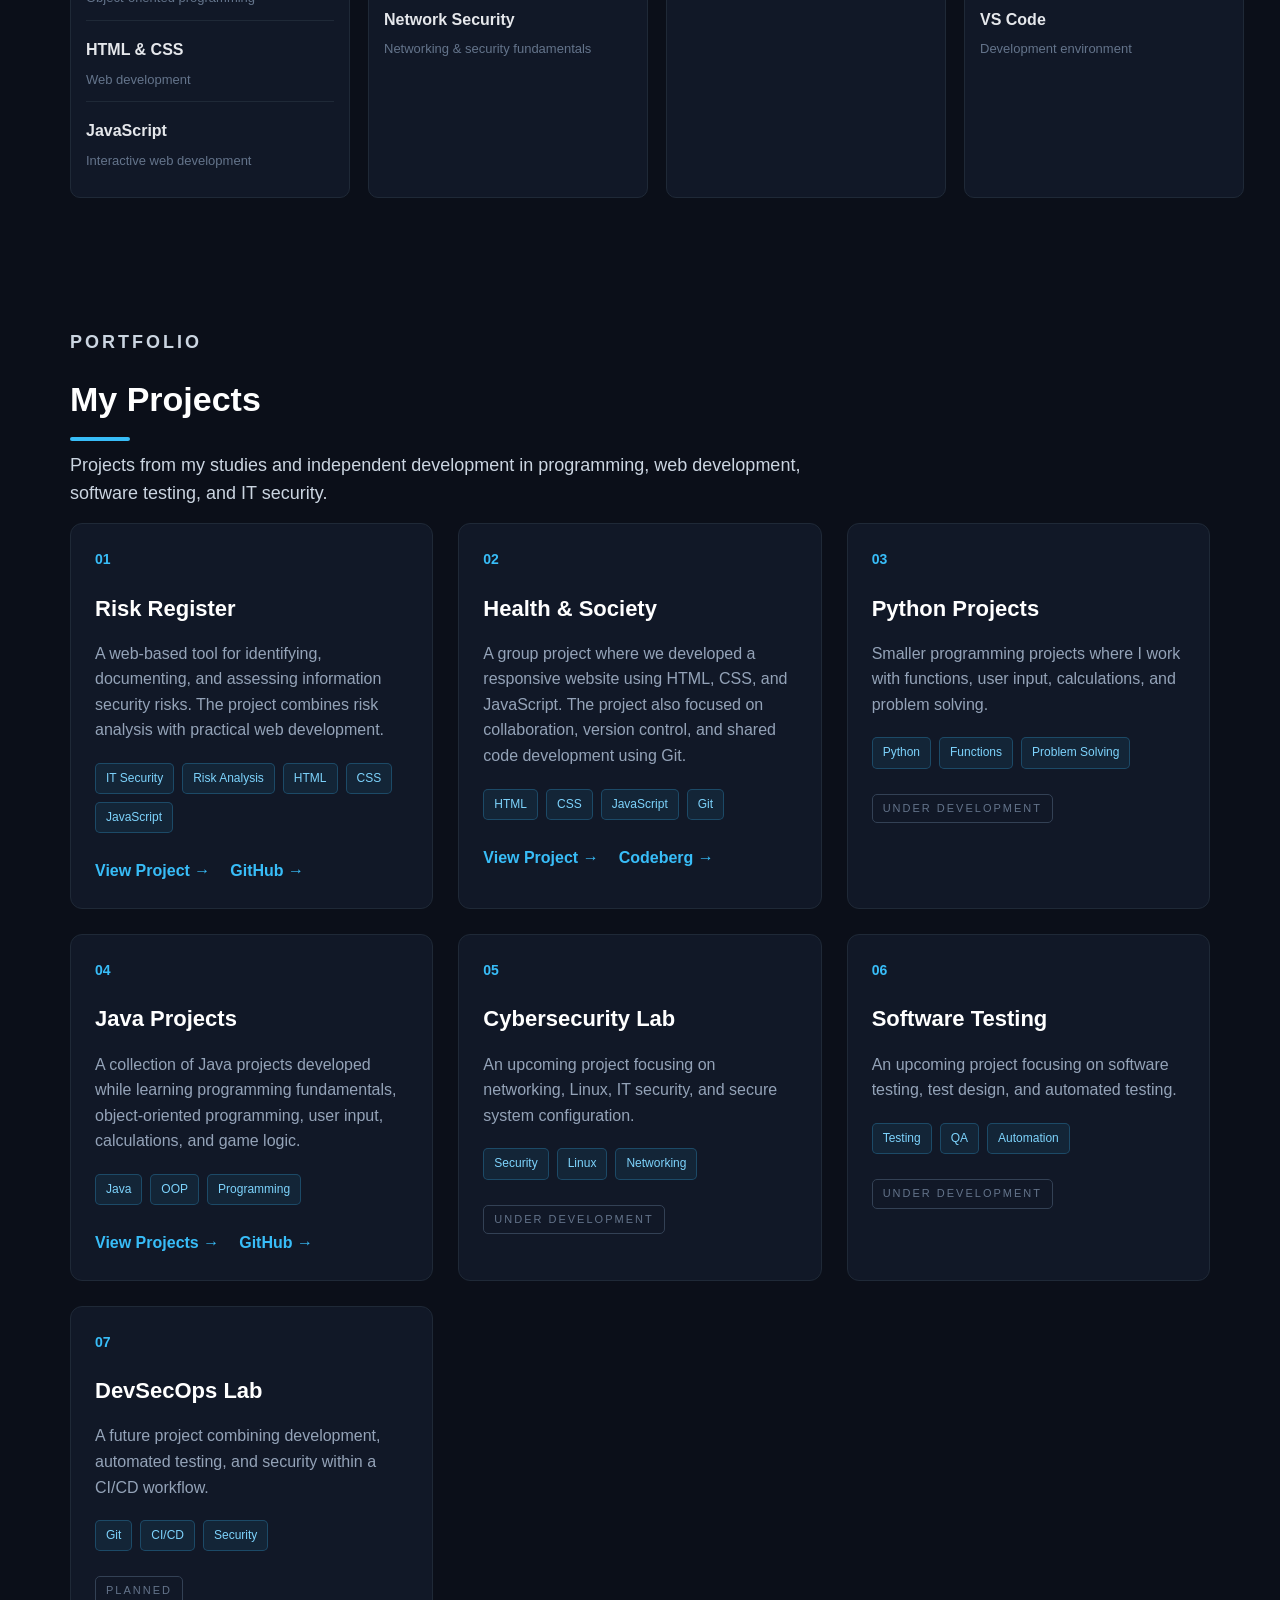
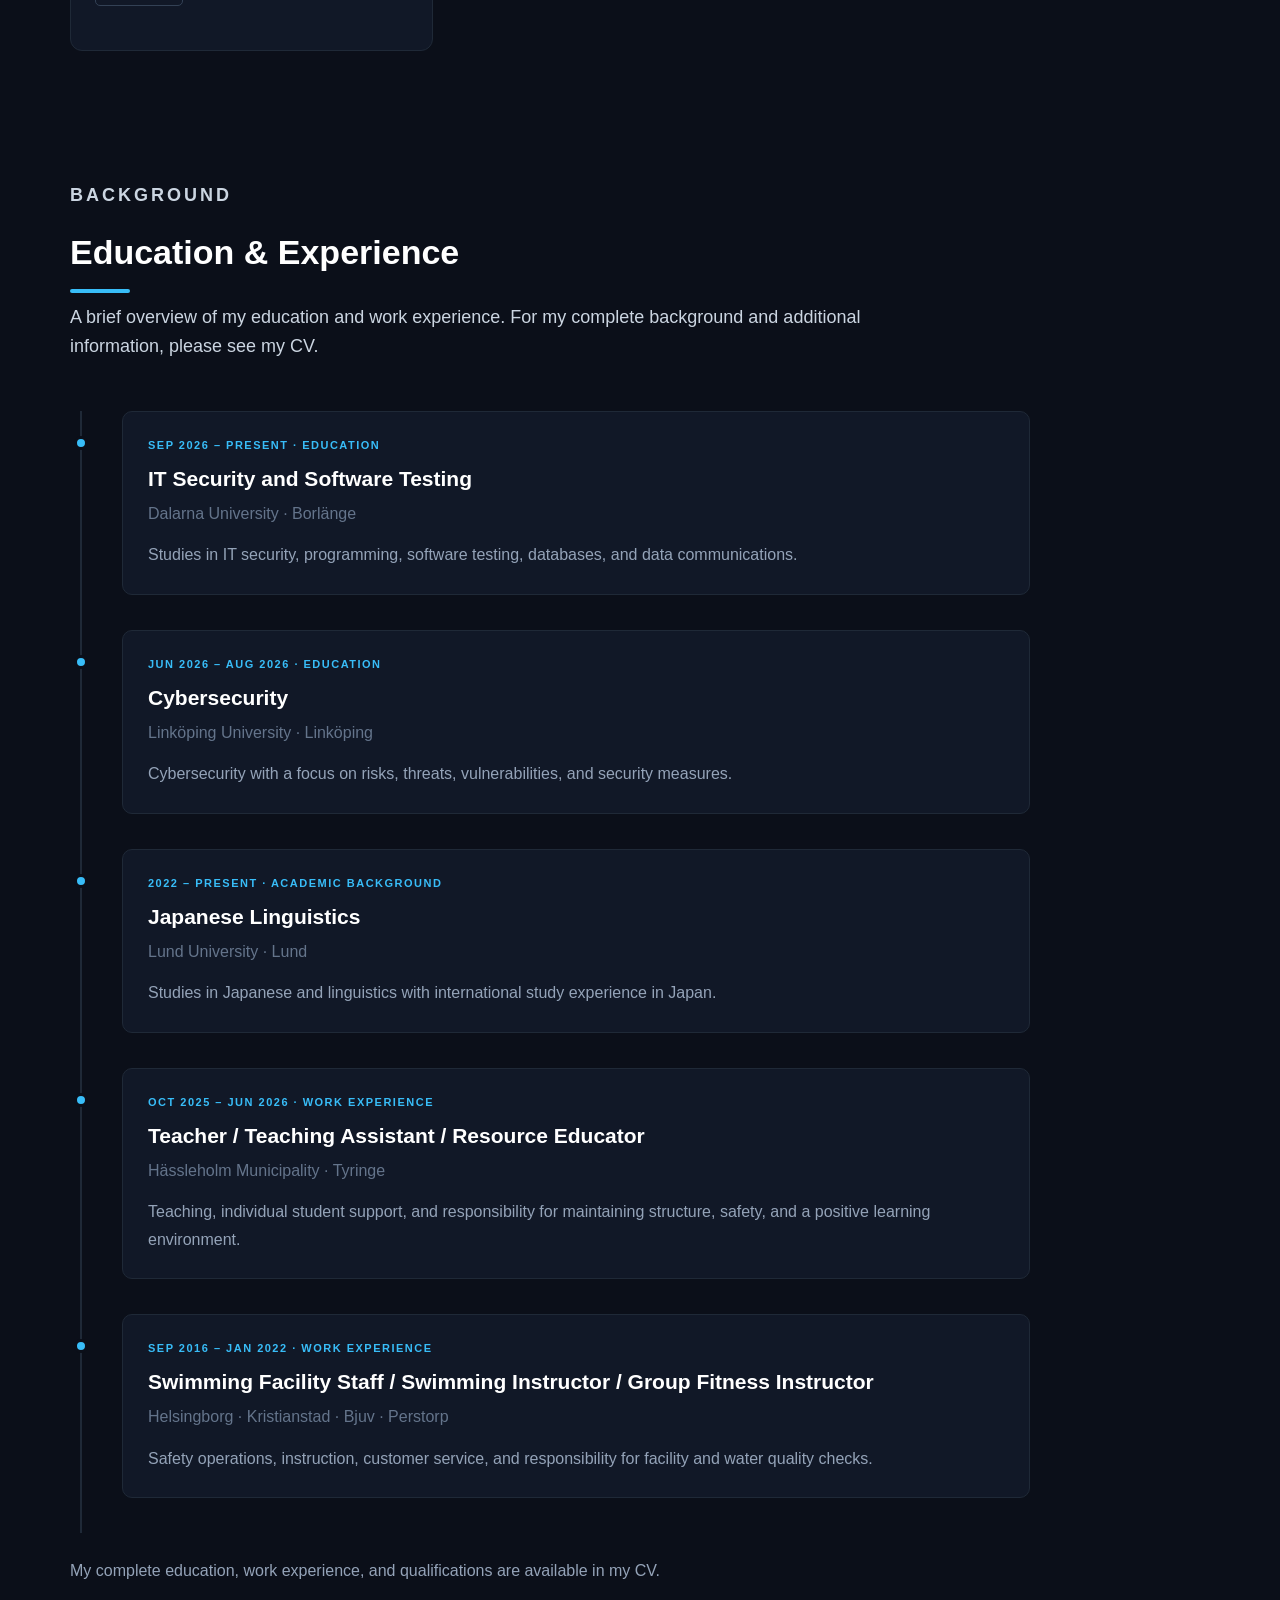
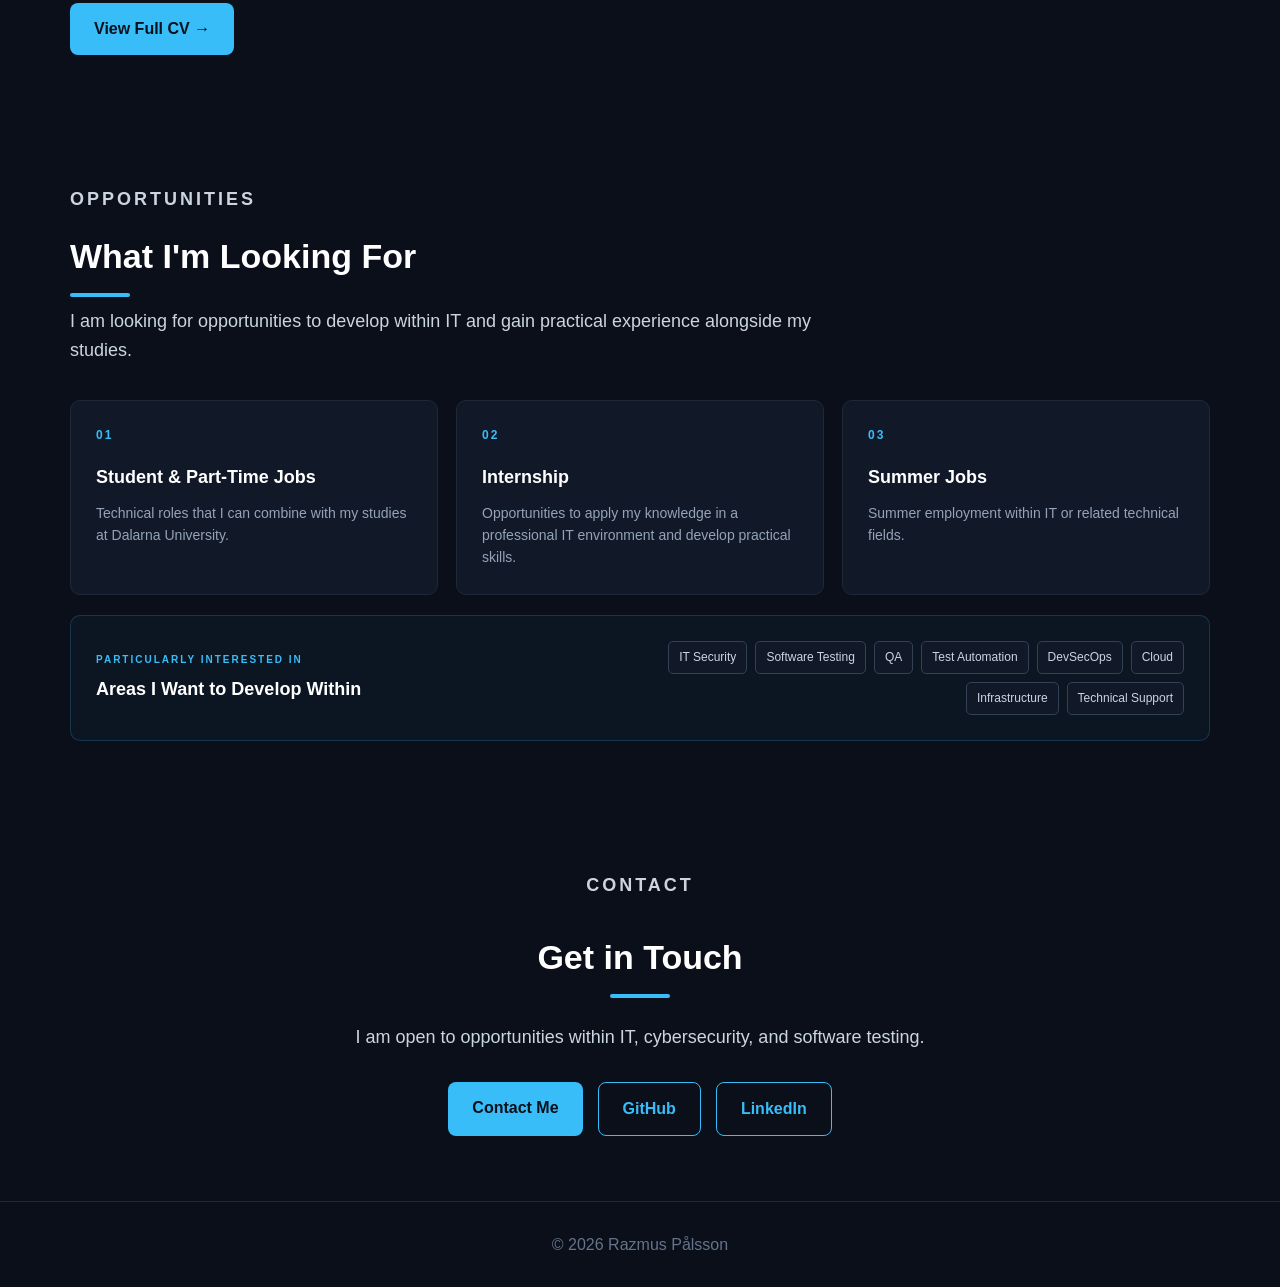
==== commit 951795ed: "python update" ====
--- a/index.html
+++ b/index.html
@@ -417,6 +417,10 @@
                         <span>Functions</span>
                         <span>Problem Solving</span>
                     </div>
+
+                    <p class="project-status">
+                        UNDER DEVELOPMENT
+                    </p>
 
             </article>
 
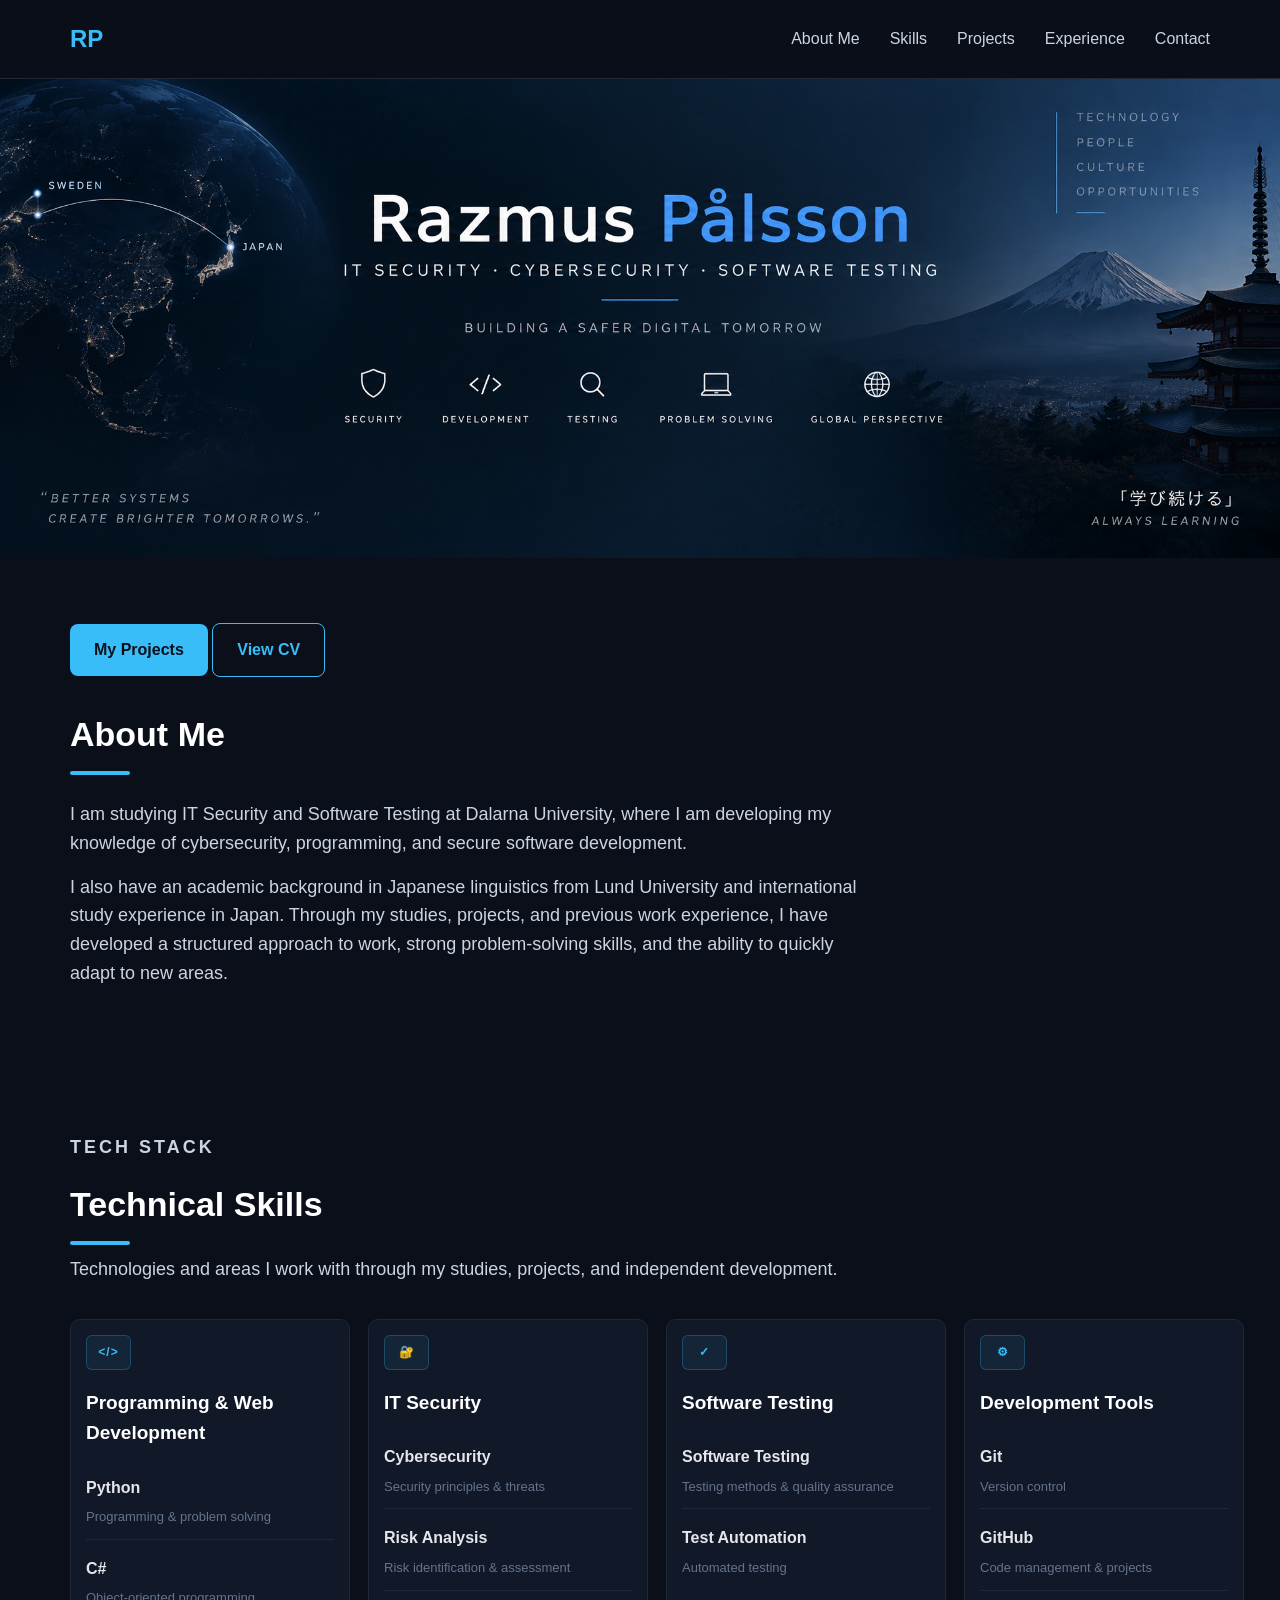
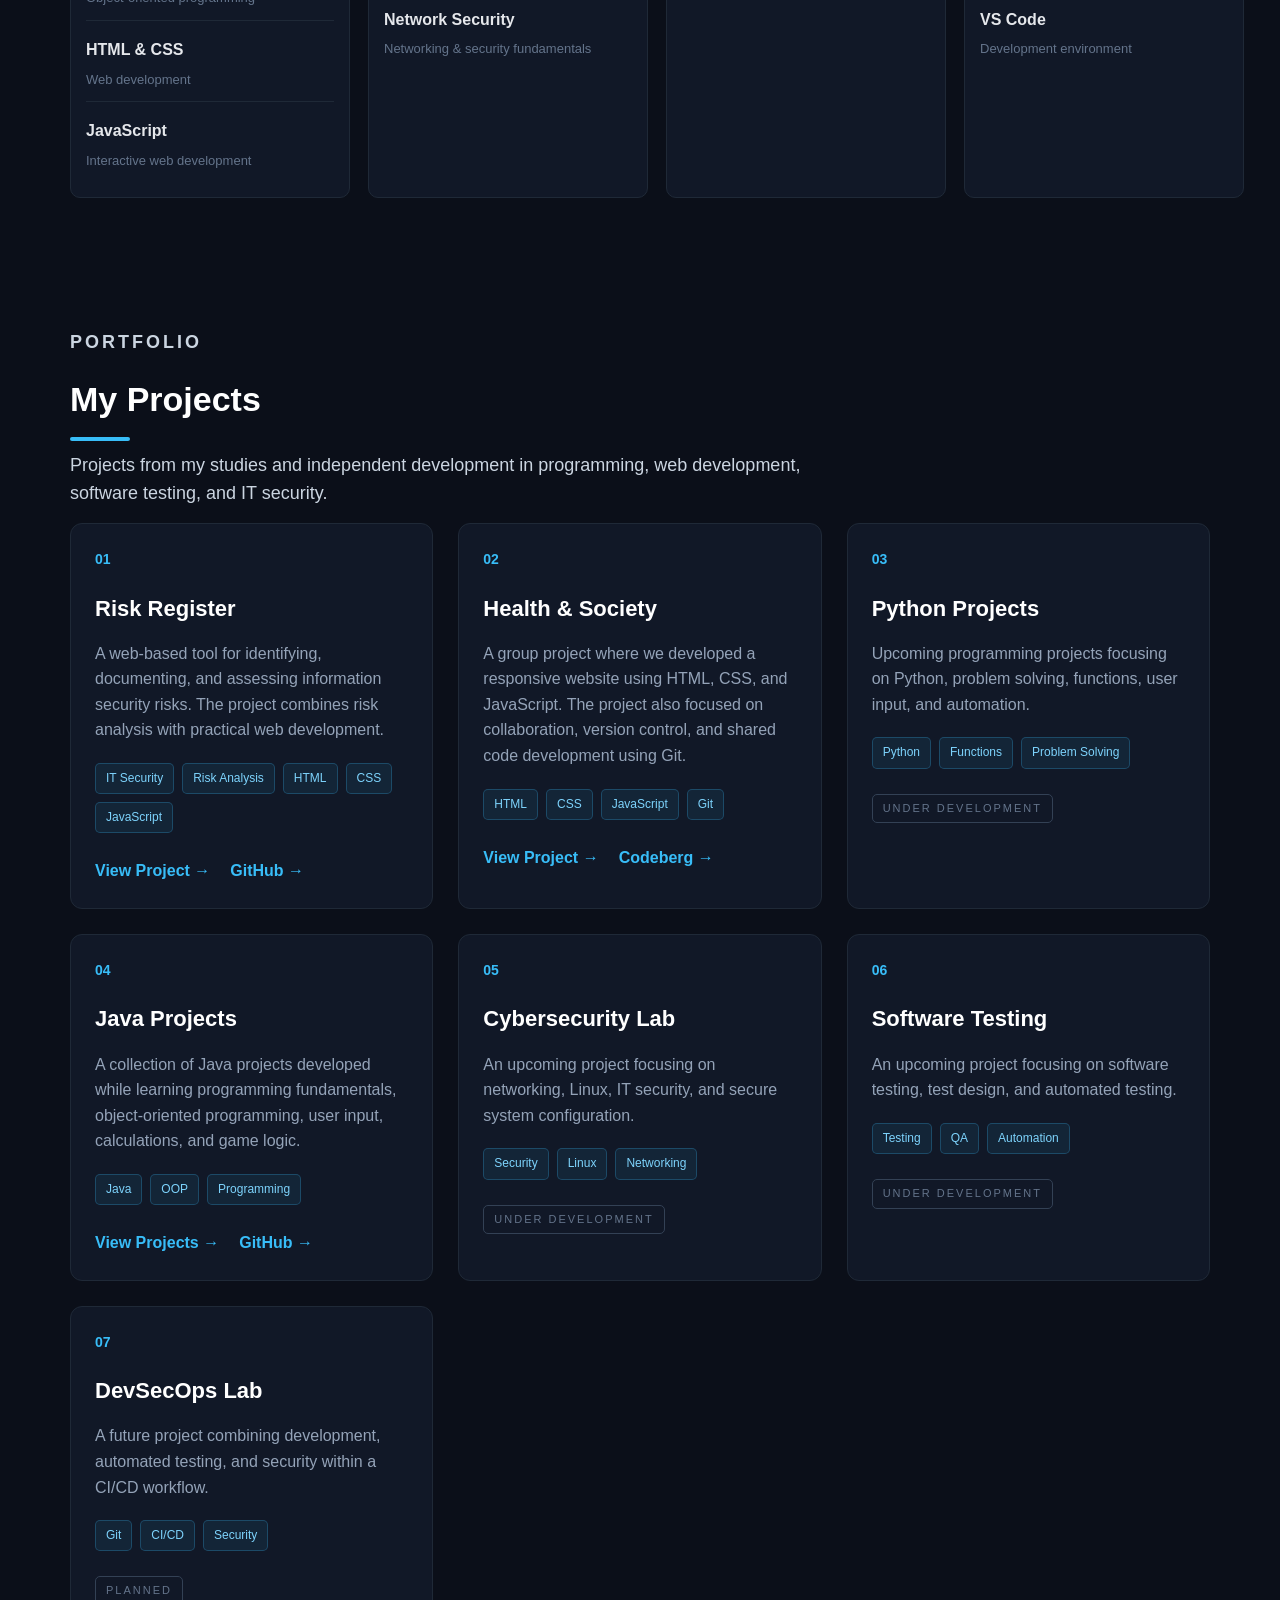
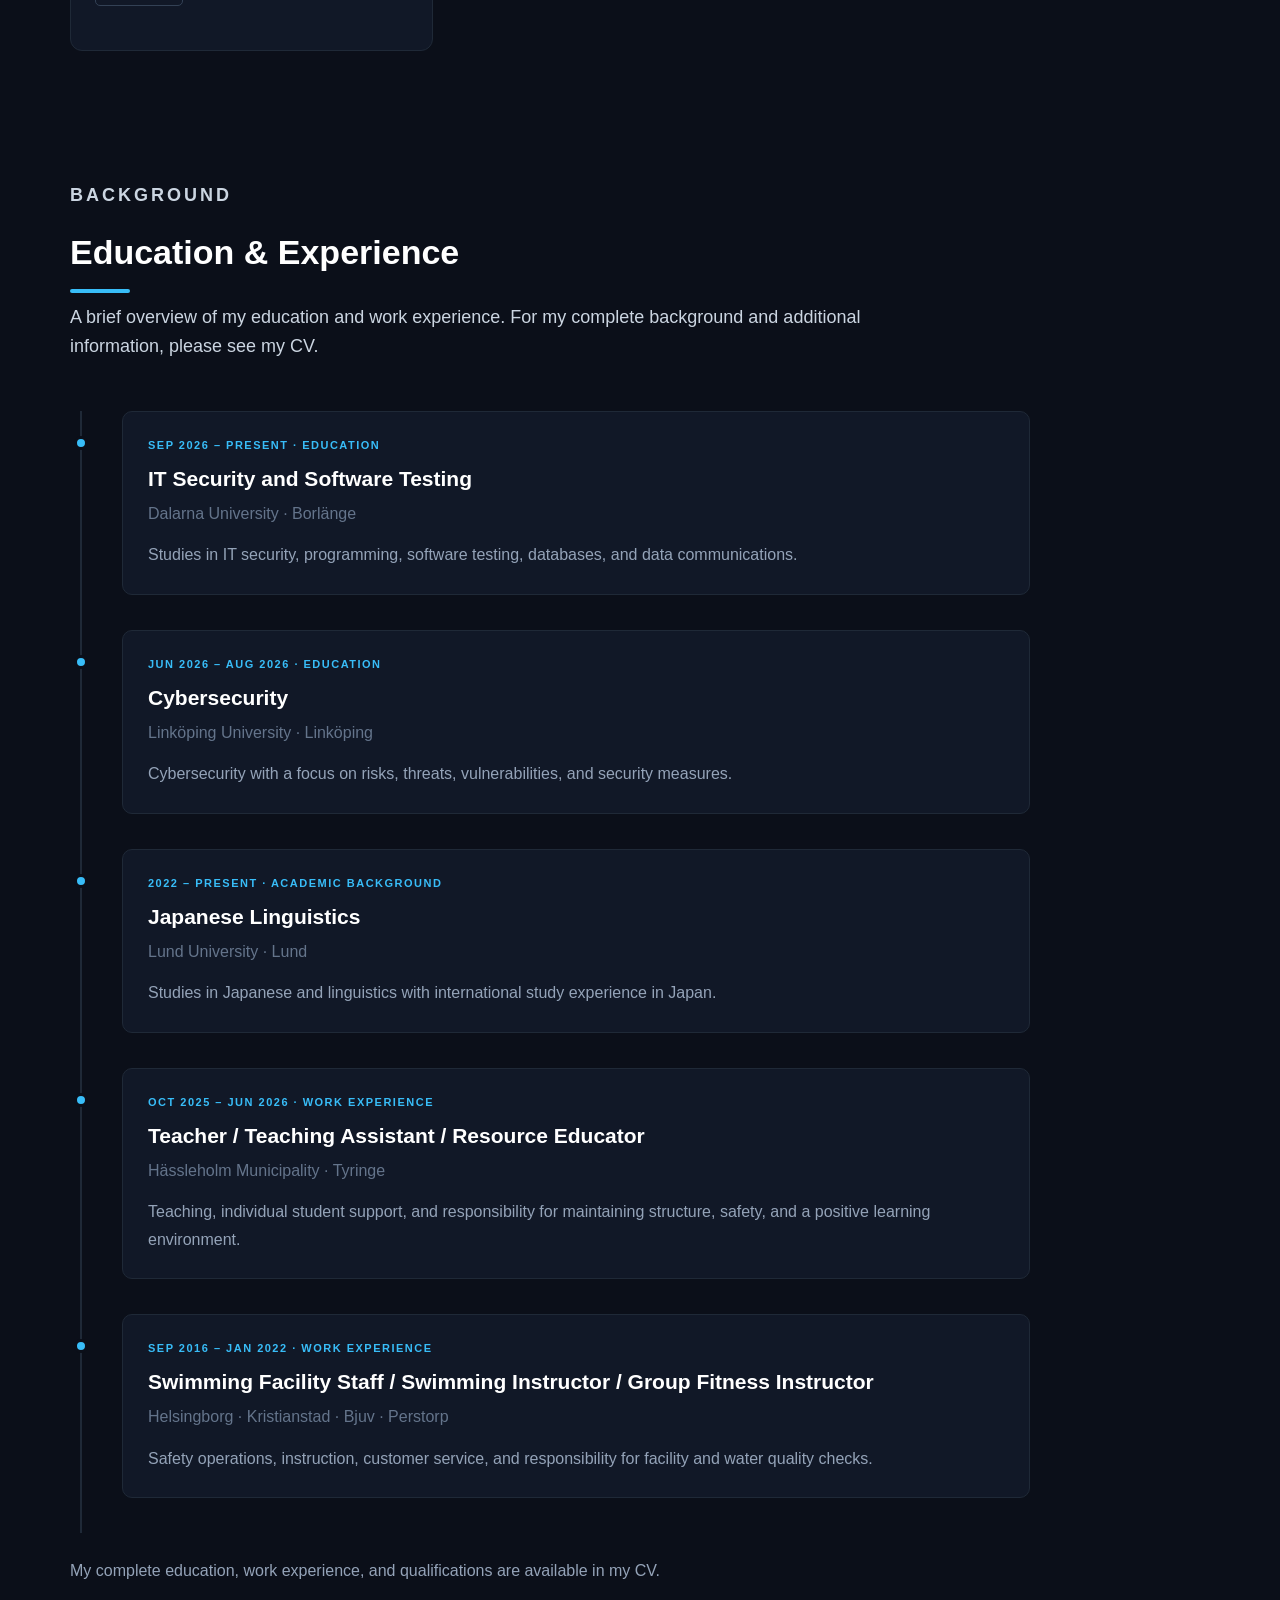
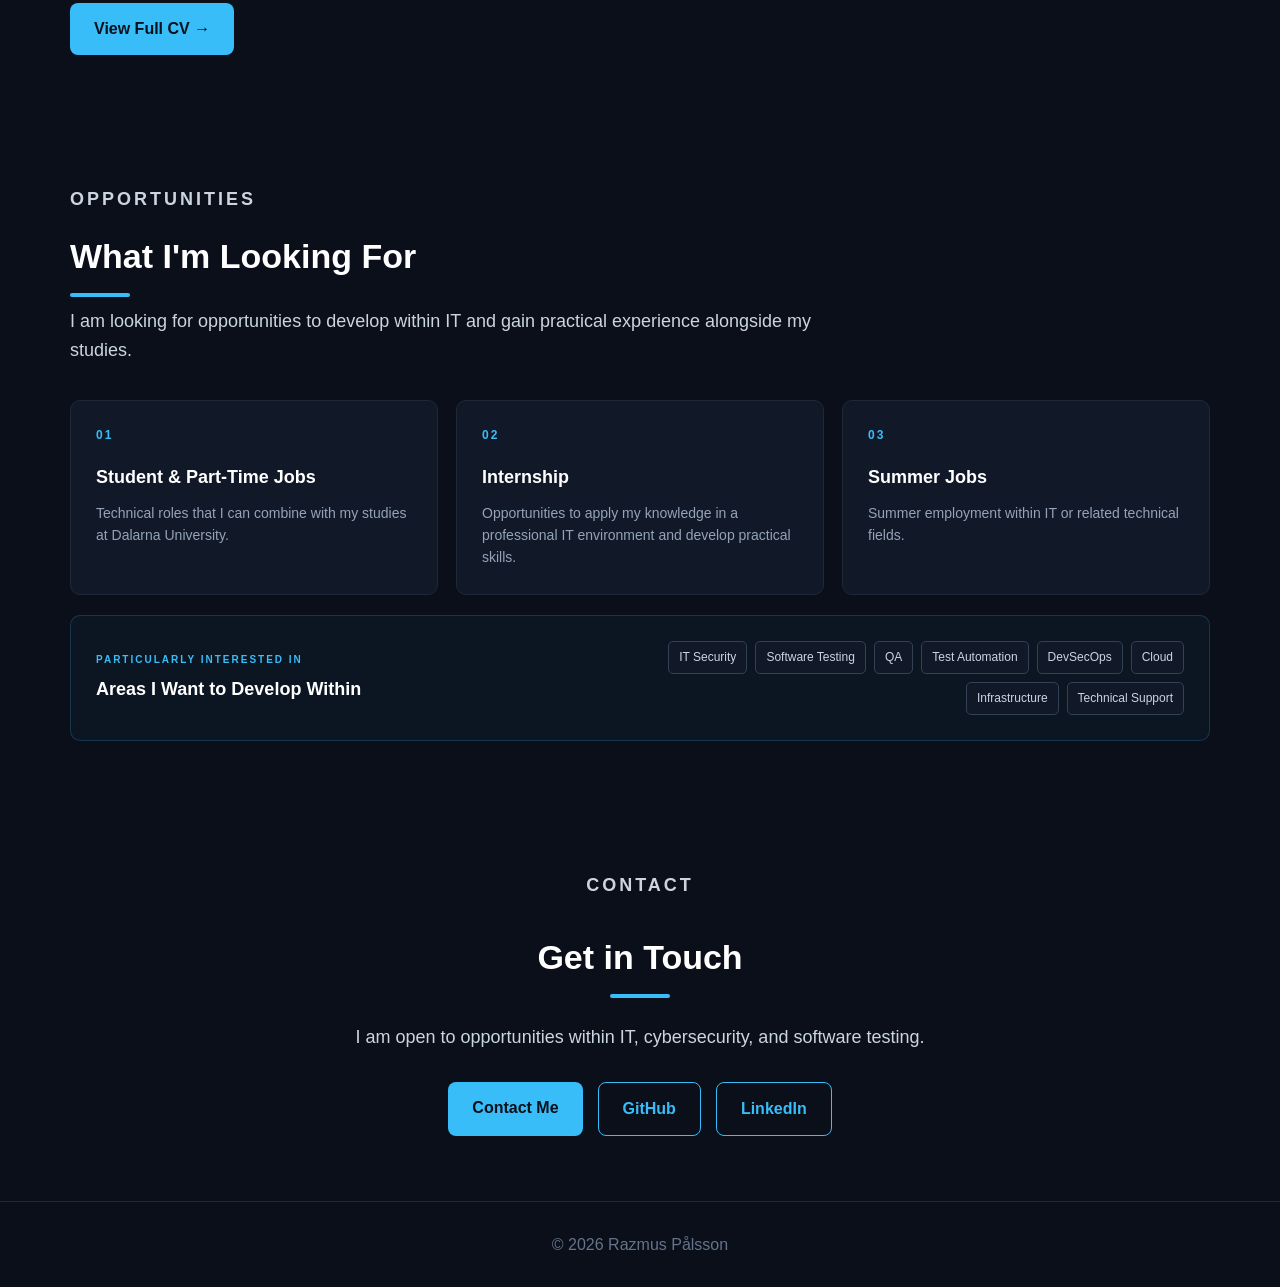
==== commit fd7bd1b6: "update python" ====
--- a/index.html
+++ b/index.html
@@ -396,38 +396,31 @@
 
                 <!-- 03. Python Projects -->
 
+                <!-- 03. Python Projects -->
+
                 <article class="project-card">
-
-                    <div class="project-number">
-                        03
-                    </div>
-
-                    <h3>
-                        Python Projects
-                    </h3>
-
-                    <p>
-                        Smaller programming projects where I work with
-                        functions, user input, calculations, and
-                        problem solving.
-                    </p>
-
-                    <div class="project-technologies">
-                        <span>Python</span>
-                        <span>Functions</span>
-                        <span>Problem Solving</span>
-                    </div>
-
-                    <p class="project-status">
-                        UNDER DEVELOPMENT
-                    </p>
-
-            </article>
+                    <div class="project-number">03</div>
+
+                        <h3>Python Projects</h3>
+
+                            <p>
+                                Upcoming programming projects focusing on Python,
+                                problem solving, functions, user input, and automation.
+                            </p>
+
+                            <div class="project-technologies">
+                                <span>Python</span>
+                                <span>Functions</span>
+                                <span>Problem Solving</span>
+                    </div>
+
+                            <span class="project-status">UNDER DEVELOPMENT</span>
+                </article>
 
 
              <!-- 04. Java Projects -->
 
-            <article class="project-card">
+                <article class="project-card">
                     <div class="project-number">04</div>
 
                         <h3>Java Projects</h3>
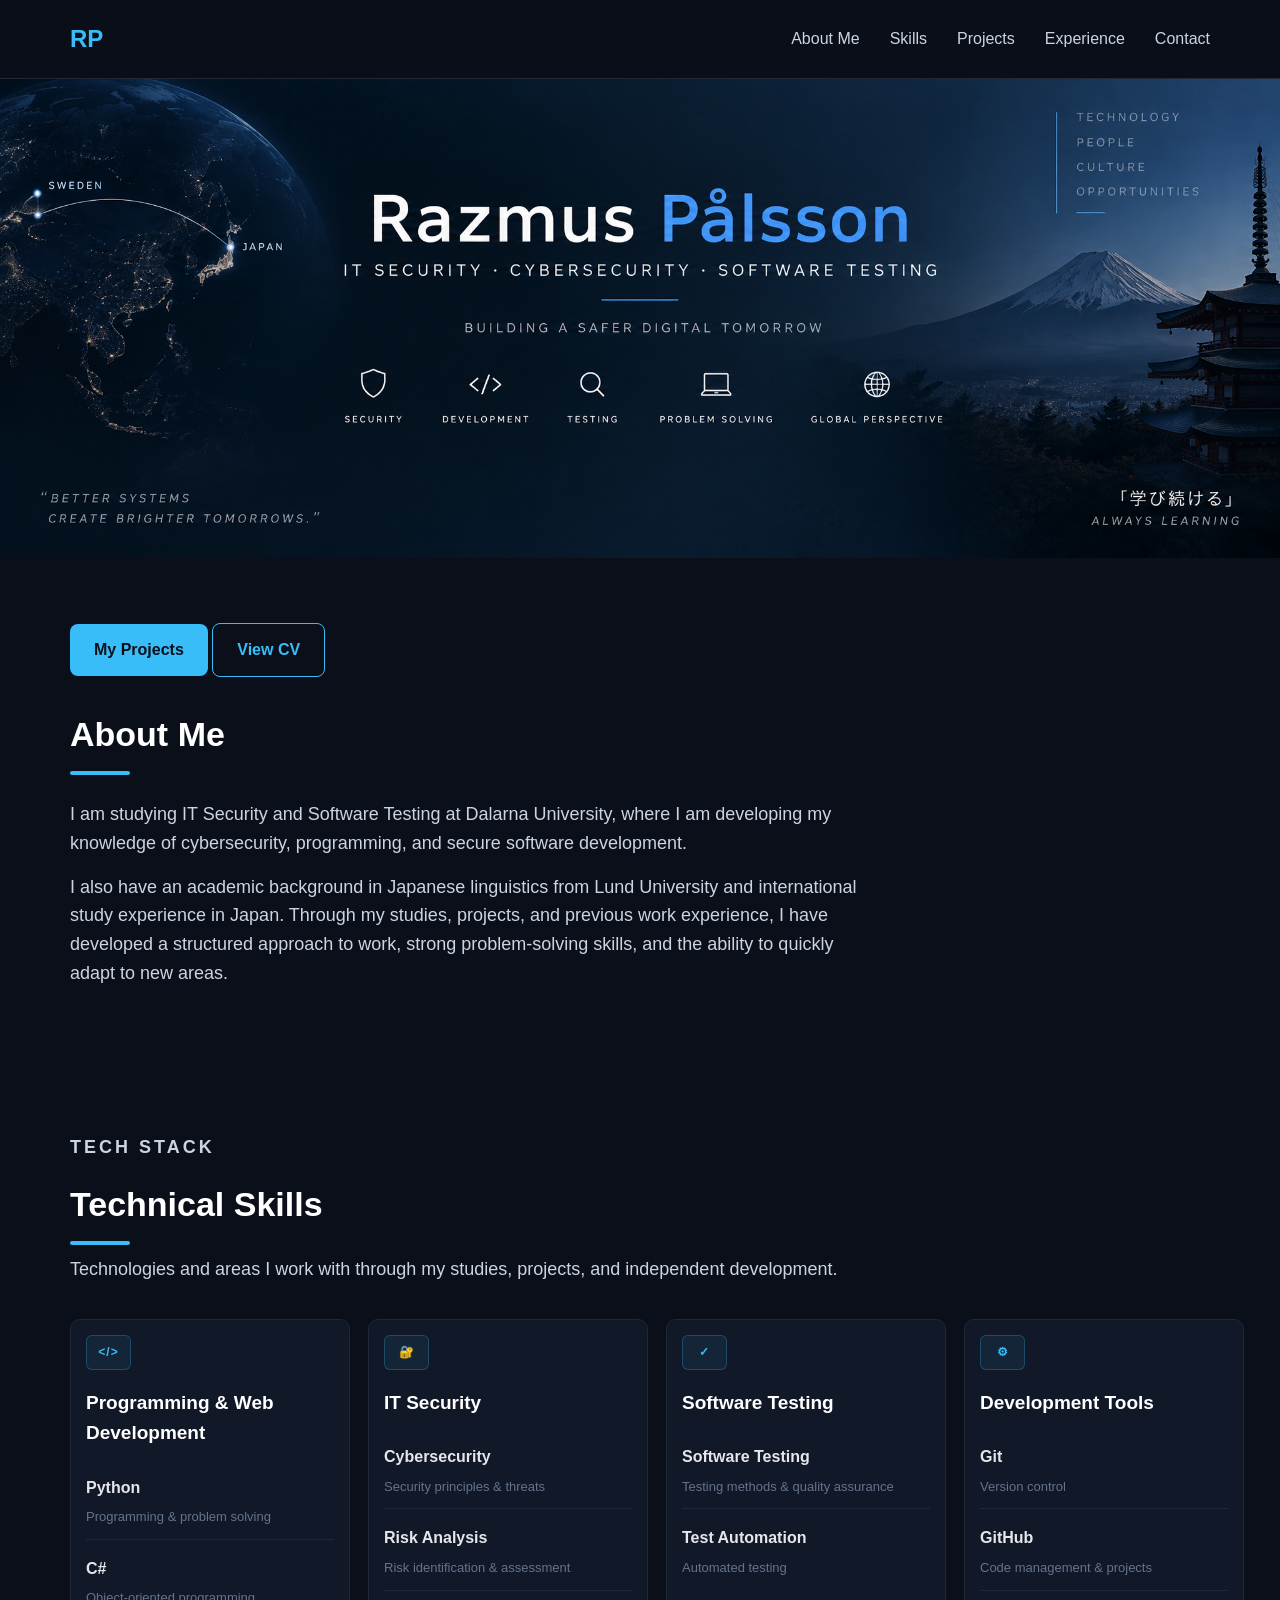
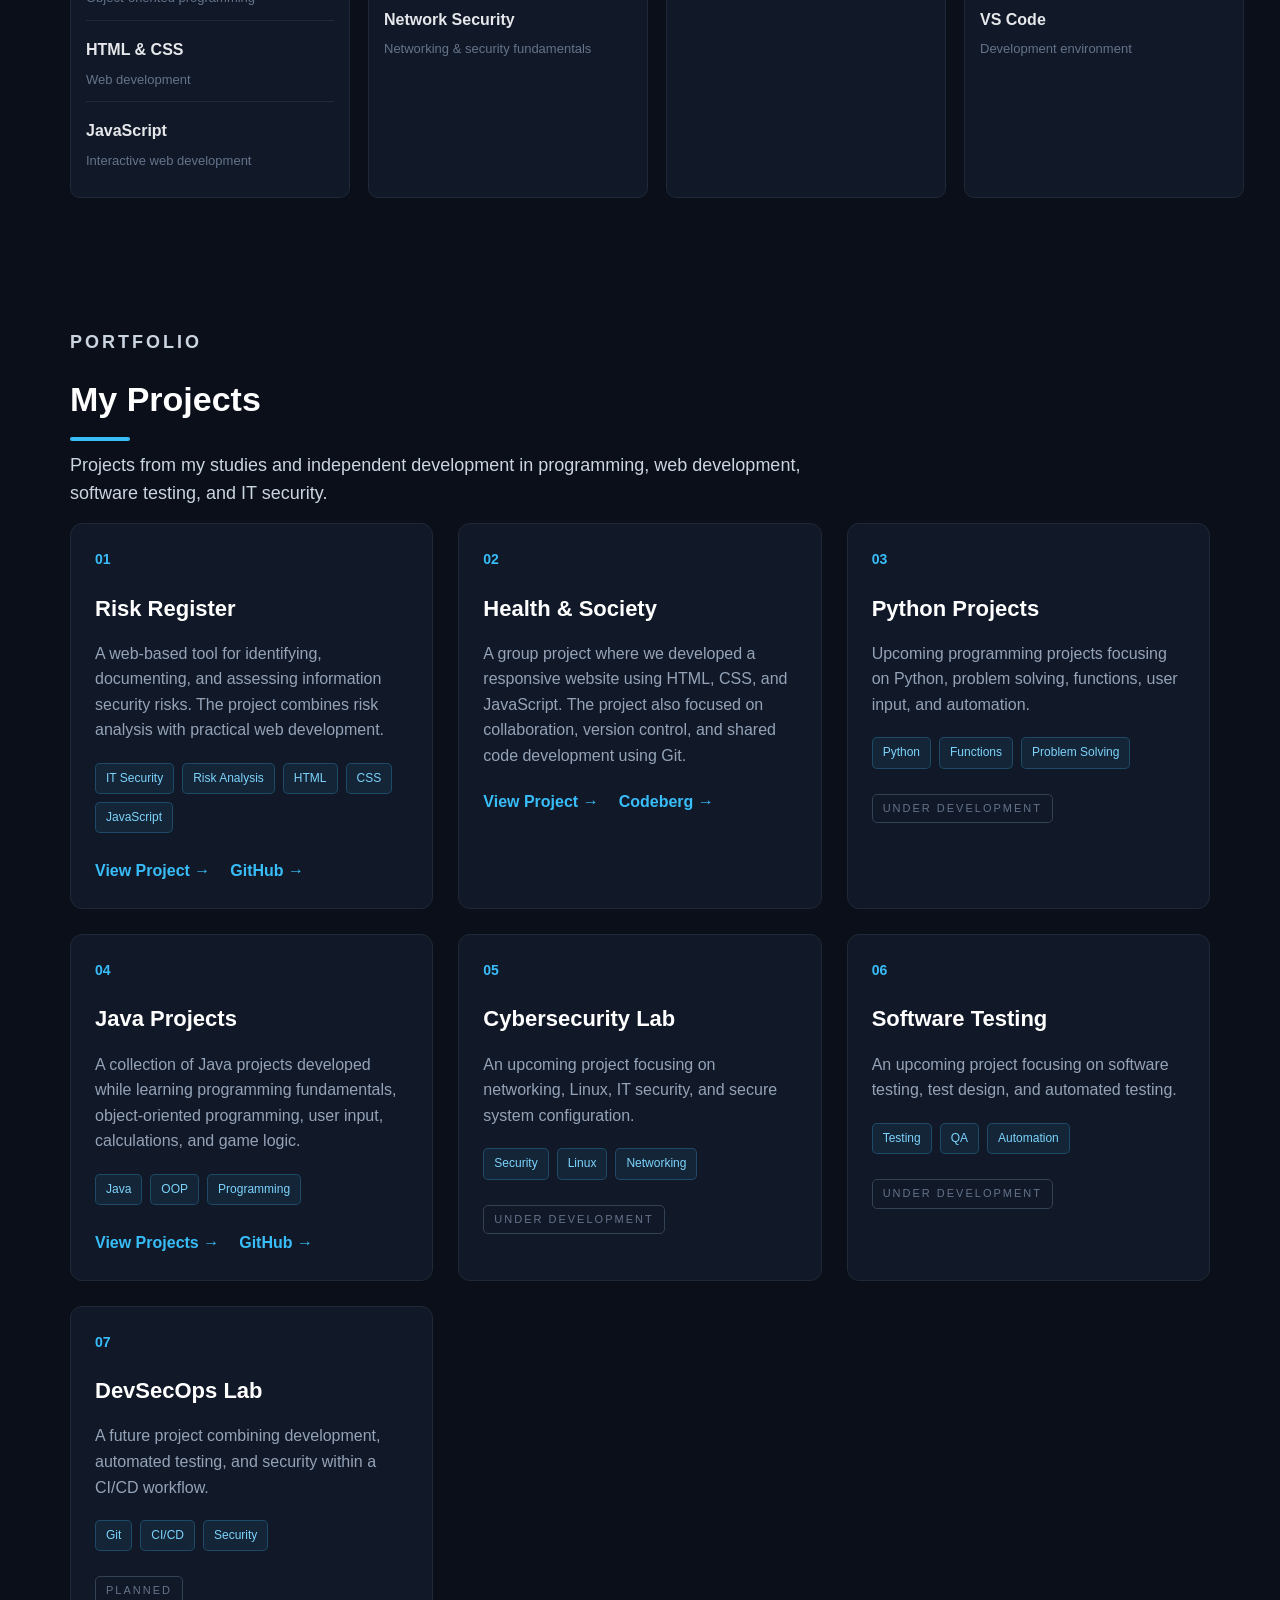
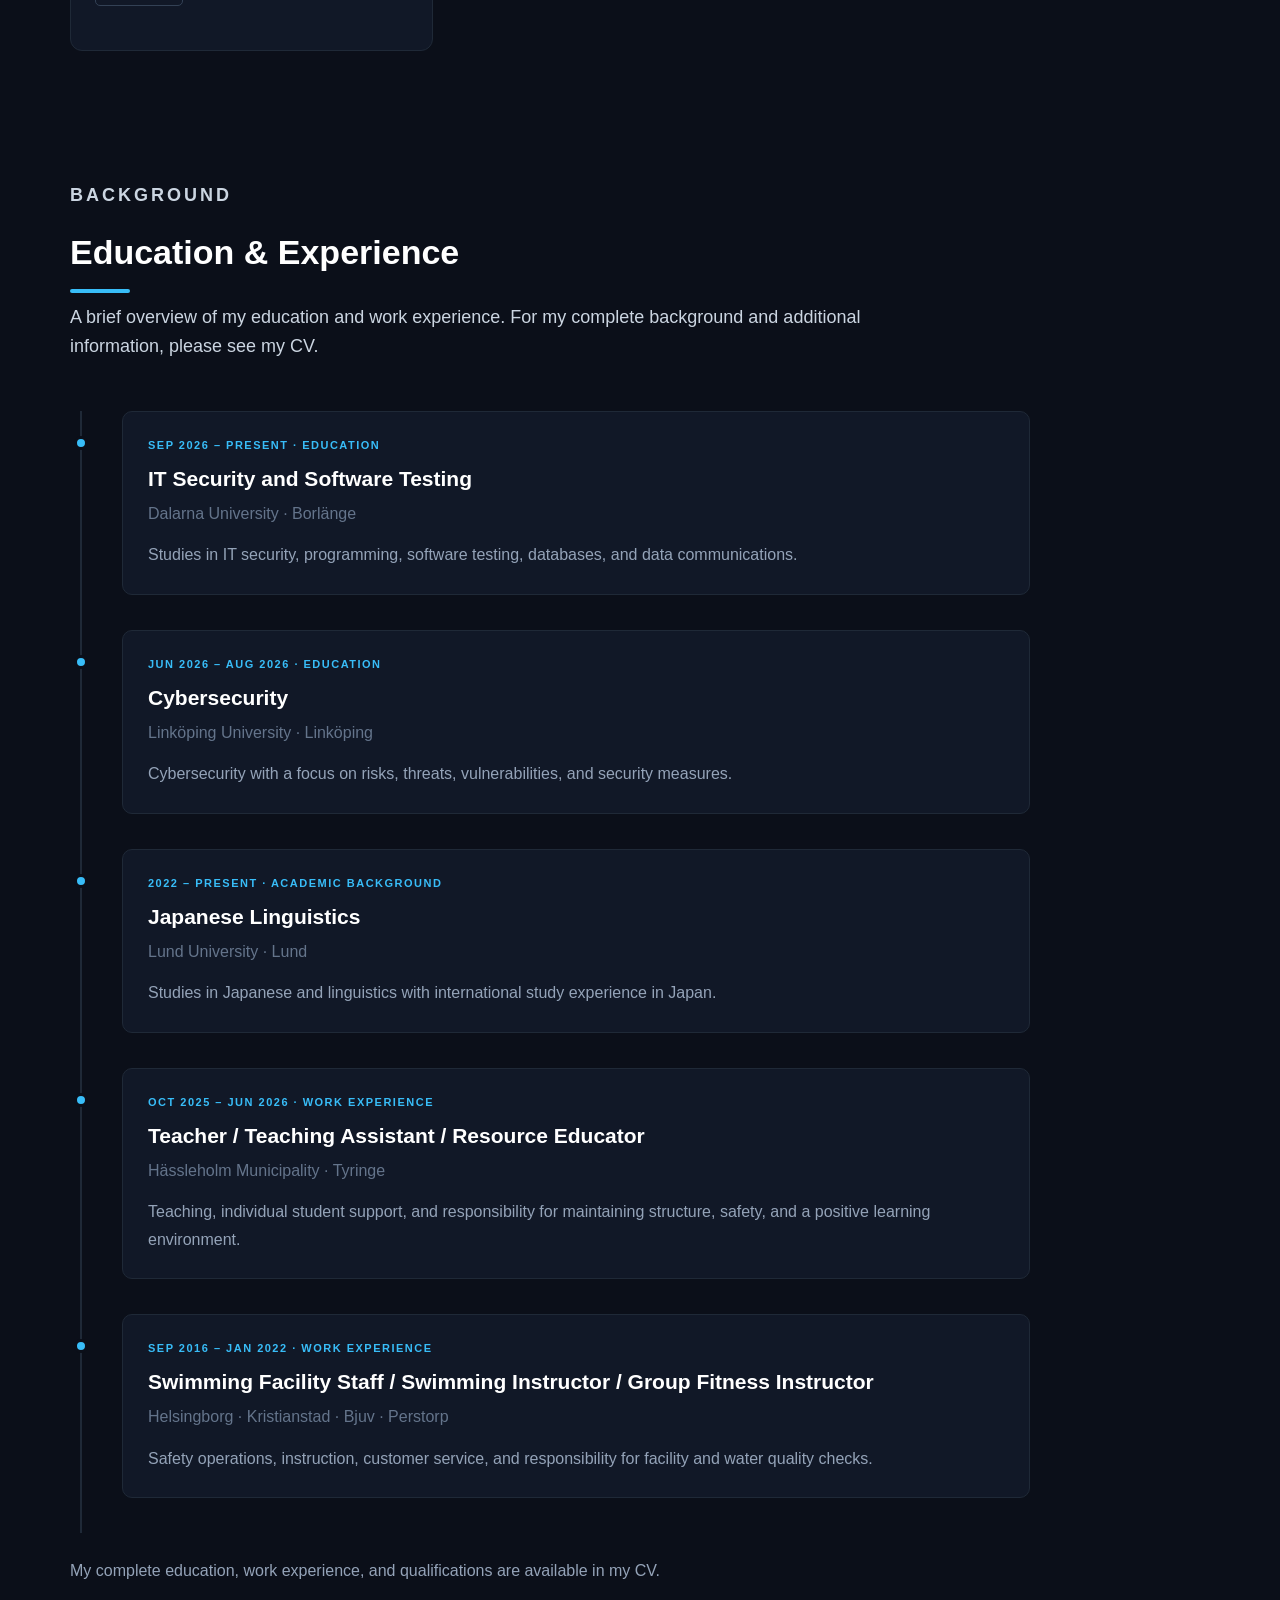
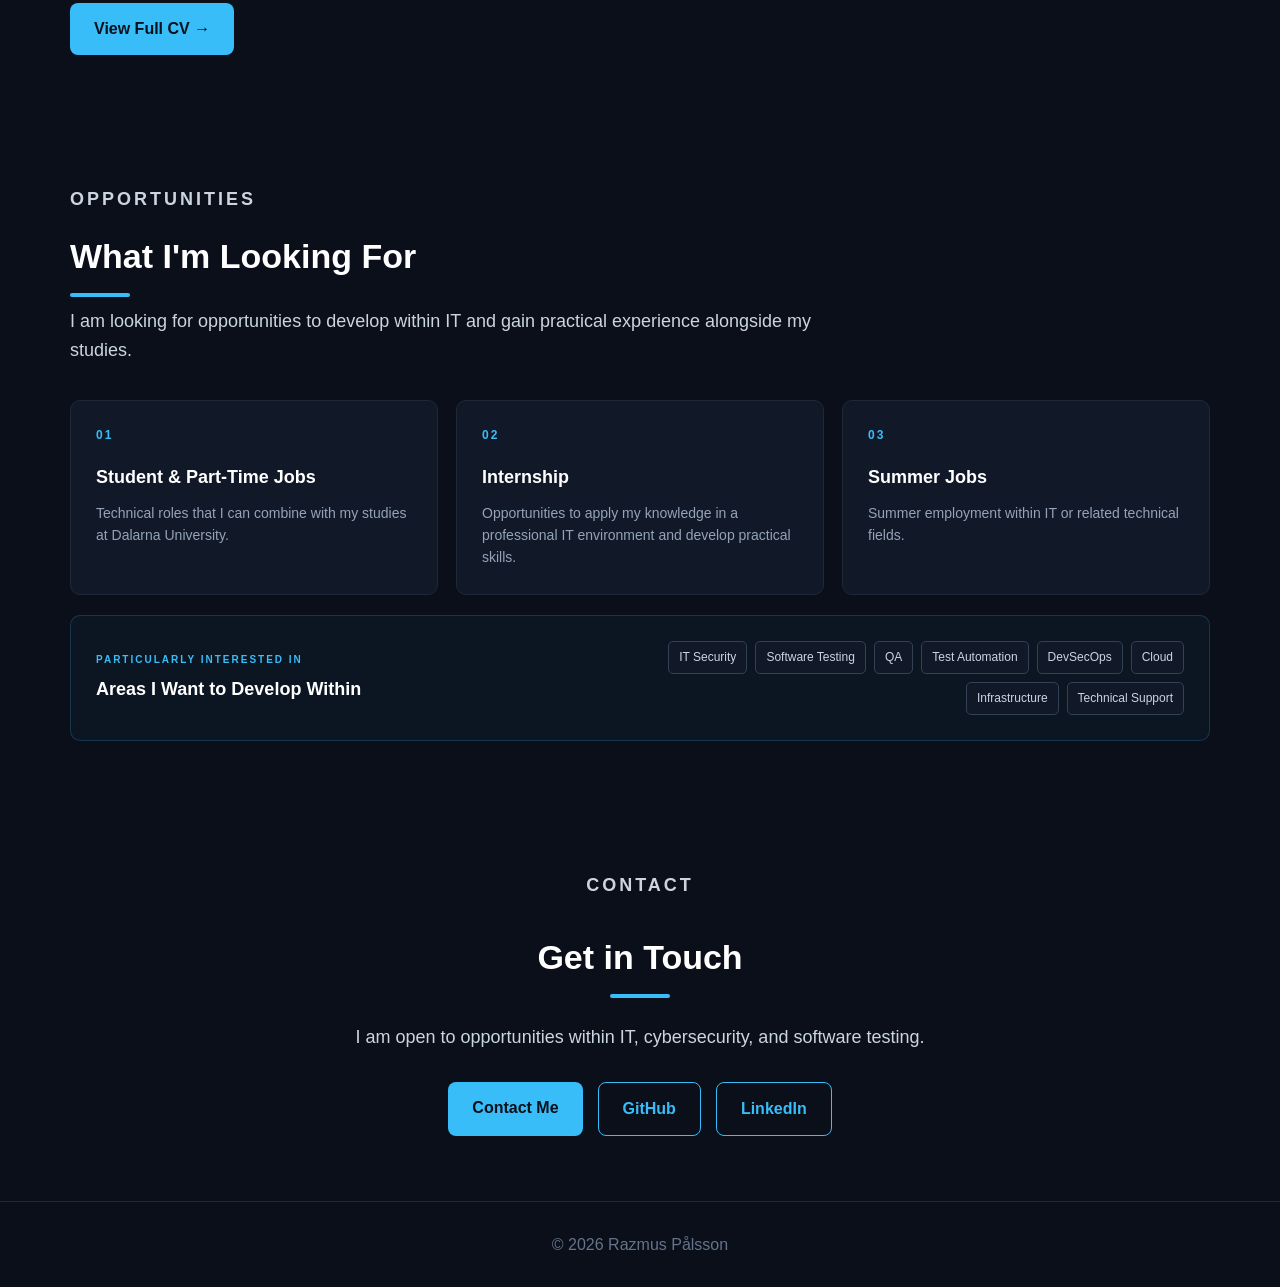
==== commit 90842a6b: "update codeberg live" ====
--- a/index.html
+++ b/index.html
@@ -372,22 +372,14 @@
                         development using Git.
                     </p>
 
-                    <div class="project-technologies">
-                        <span>HTML</span>
-                        <span>CSS</span>
-                        <span>JavaScript</span>
-                        <span>Git</span>
-                    </div>
-
                     <div class="project-links">
-                    
-                        <a href="https://codeberg.org/Grupp16/Webbprojekt" target="_blank" rel="noopener noreferrer">
+                        <a
+                            href="https://grupp16.codeberg.page/Webbprojekt/" target="_blank" rel="noopener noreferrer">
                             View Project →
                         </a>
 
-                        <a
-                            href="https://codeberg.org/Grupp16/Webbprojekt" target="_blank" rel="noopener noreferrer">
-                                Codeberg →
+                            <a href="https://codeberg.org/Grupp16/Webbprojekt" target="_blank" rel="noopener noreferrer">
+                            Codeberg →
                         </a>
                     </div>
 
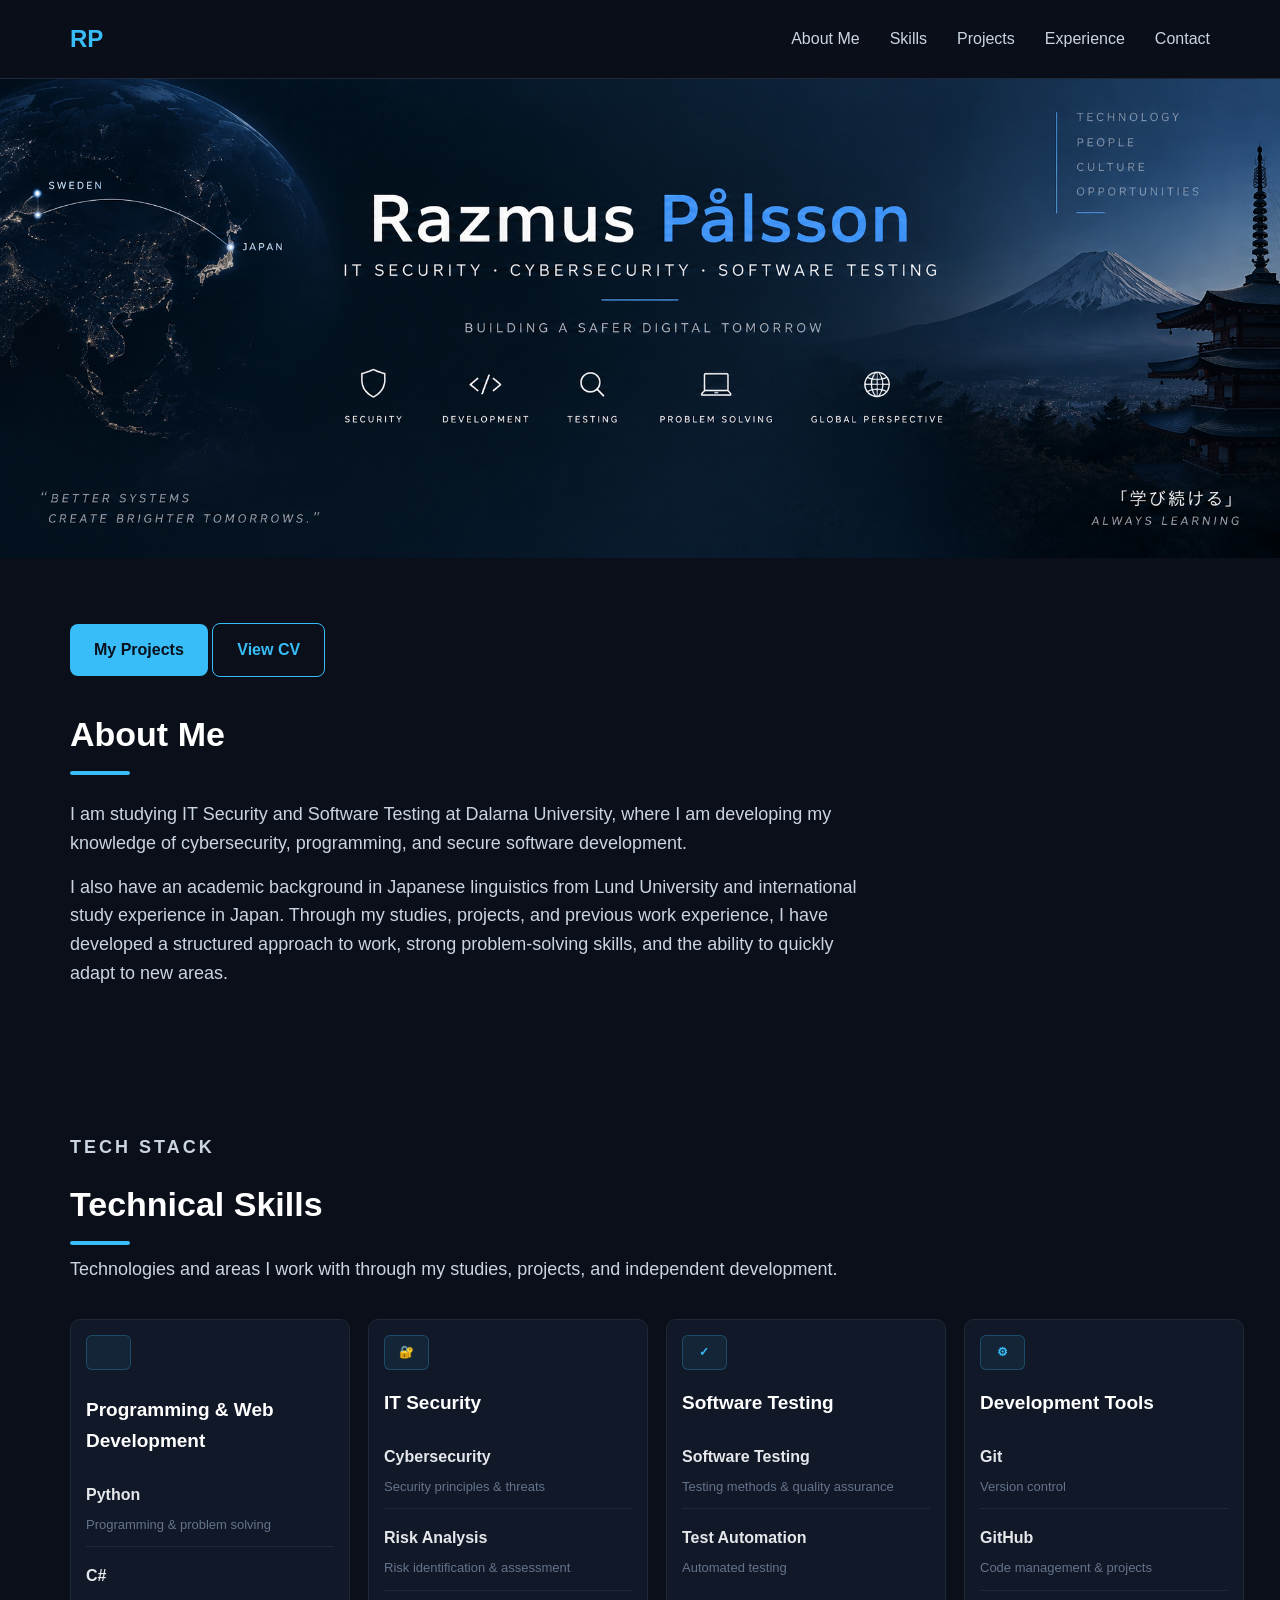
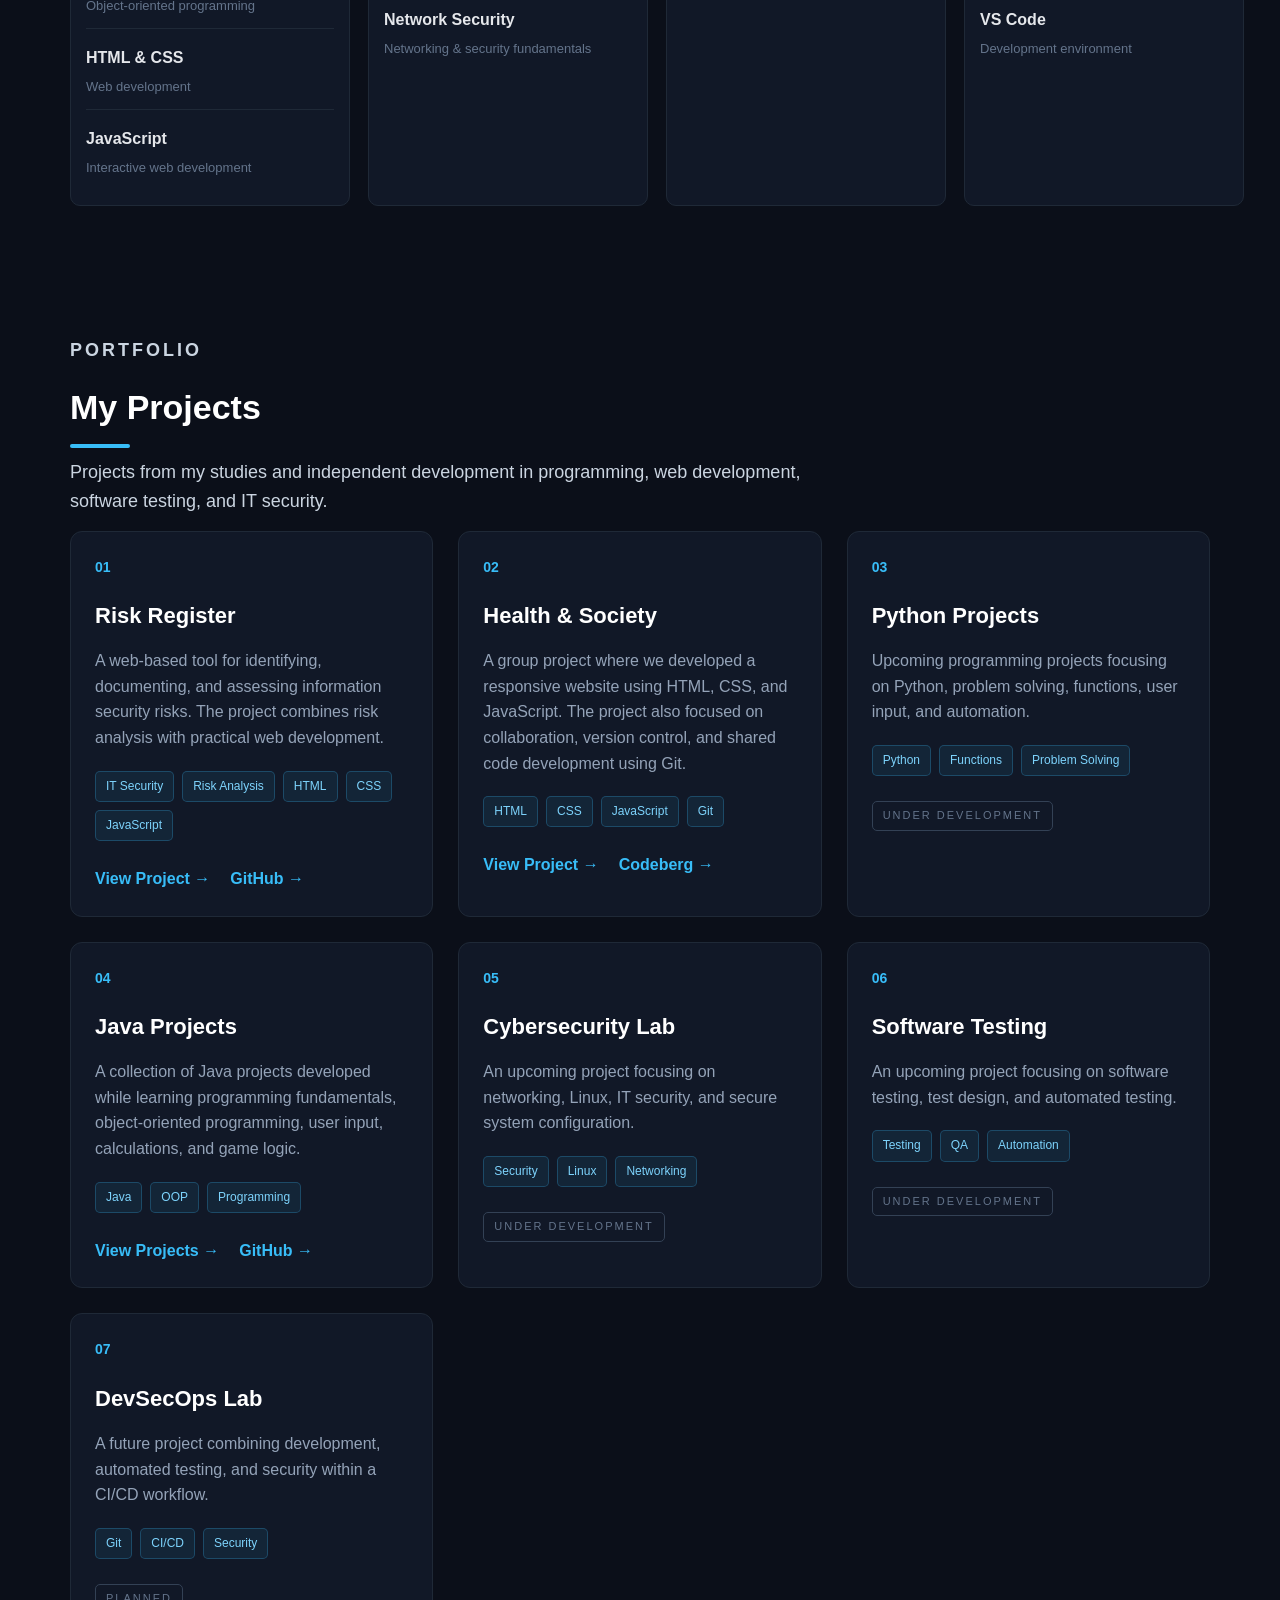
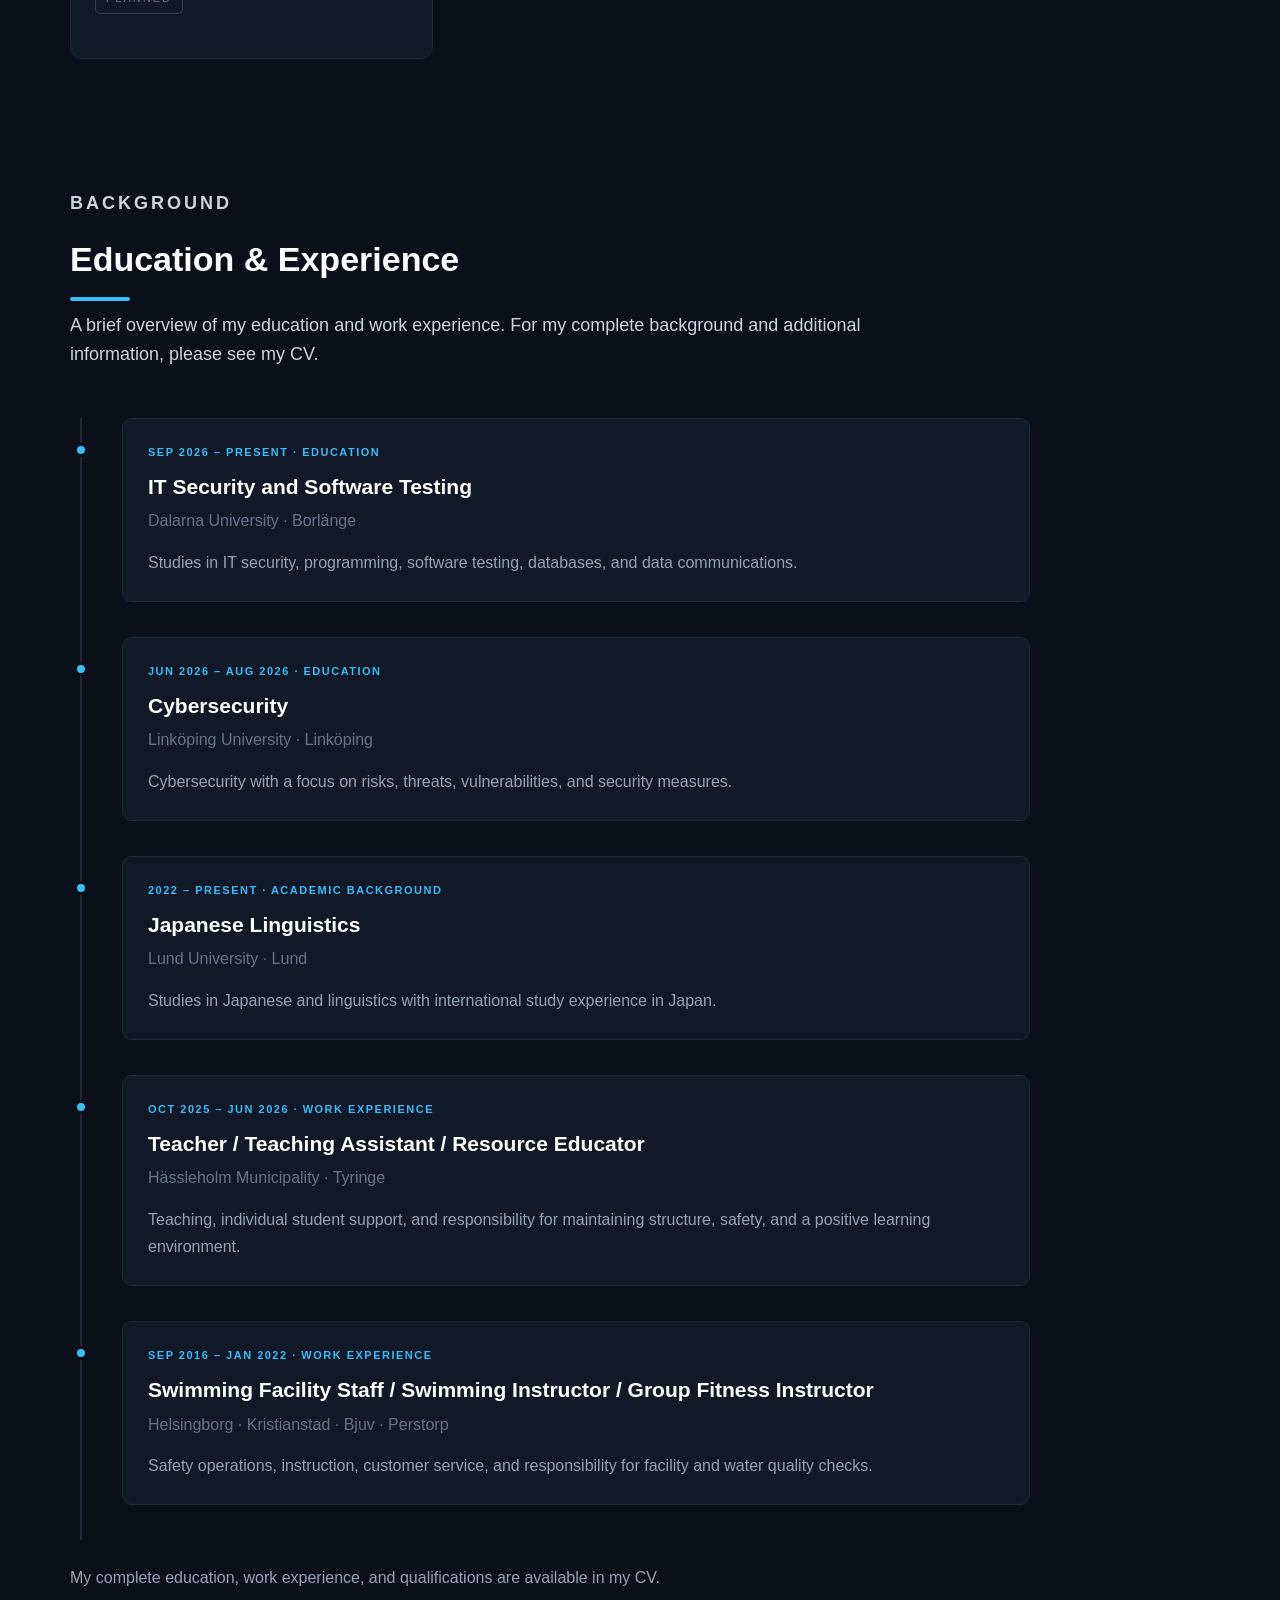
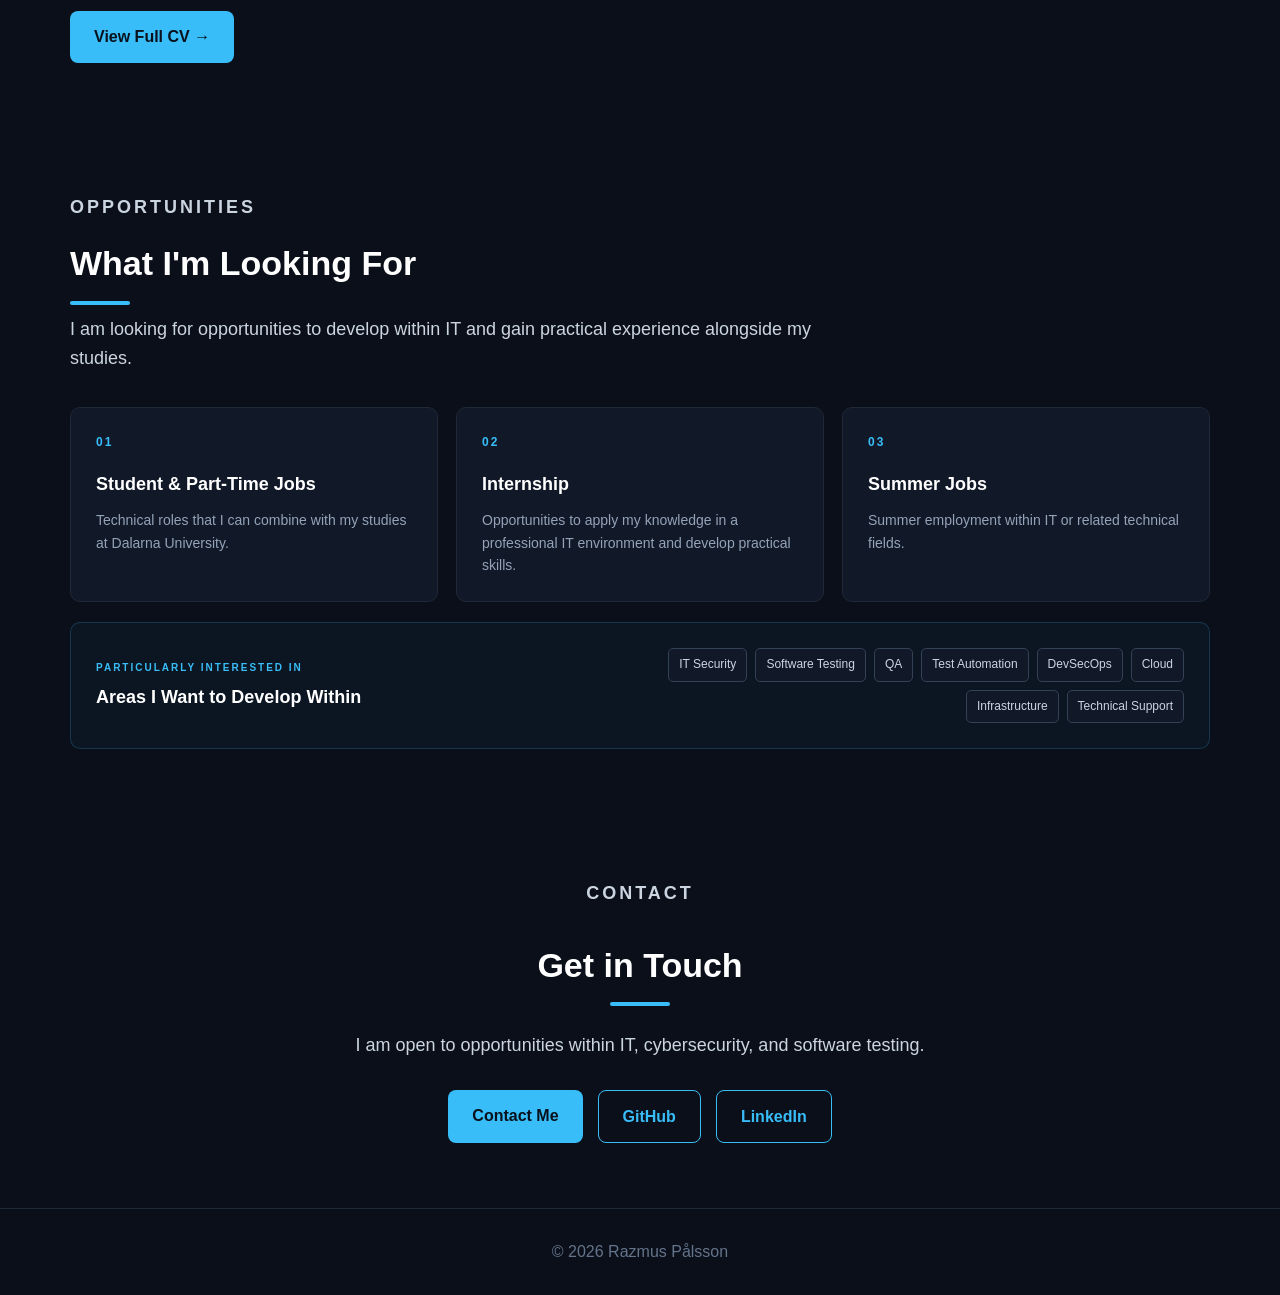
==== commit e17f109d: "its finally happening" ====
--- a/index.html
+++ b/index.html
@@ -126,7 +126,7 @@
                 <article class="skill-card">
 
                     <div class="skill-icon">
-                        &lt;/&gt;
+                
                     </div>
 
                     <h3>
@@ -286,9 +286,7 @@
         </section>
 
 
-        <!-- ==================================================
-             05. PROJECTS
-             ================================================== -->
+        <!-- 05. PROJECTS -->
 
         <section class="page-section" id="projects">
 
@@ -352,41 +350,40 @@
 
                 </article>
 
-
                 <!-- 02. Health & Society -->
 
                 <article class="project-card">
-
-                    <div class="project-number">
-                        02
-                    </div>
-
-                    <h3>
-                        Health & Society
-                    </h3>
-
-                    <p>
-                        A group project where we developed a responsive website
-                        using HTML, CSS, and JavaScript. The project also focused
-                        on collaboration, version control, and shared code
-                        development using Git.
-                    </p>
+                    <div class="project-number">02</div>
+
+                        <h3>Health & Society</h3>
+
+                            <p>
+                                A group project where we developed a responsive website using HTML,
+                                CSS, and JavaScript. The project also focused on collaboration,
+                                version control, and shared code development using Git.
+                            </p>
+
+                    <div class="project-technologies">
+        
+                        <span>HTML</span>
+                        <span>CSS</span>
+                        <span>JavaScript</span>
+                        <span>Git</span>
+                    
+                    </div>
 
                     <div class="project-links">
-                        <a
-                            href="https://grupp16.codeberg.page/Webbprojekt/" target="_blank" rel="noopener noreferrer">
-                            View Project →
+                    
+                        <a href="https://grupp16.codeberg.page/Webbprojekt/" target="_blank" rel="noopener noreferrer">
+                        View Project →
                         </a>
 
-                            <a href="https://codeberg.org/Grupp16/Webbprojekt" target="_blank" rel="noopener noreferrer">
-                            Codeberg →
+                        <a href="https://codeberg.org/Grupp16/Webbprojekt" target="_blank" rel="noopener noreferrer">
+                        Codeberg →
                         </a>
-                    </div>
-
-                </article>
-
-
-                <!-- 03. Python Projects -->
+                    
+                    </div>
+                </article>
 
                 <!-- 03. Python Projects -->
 
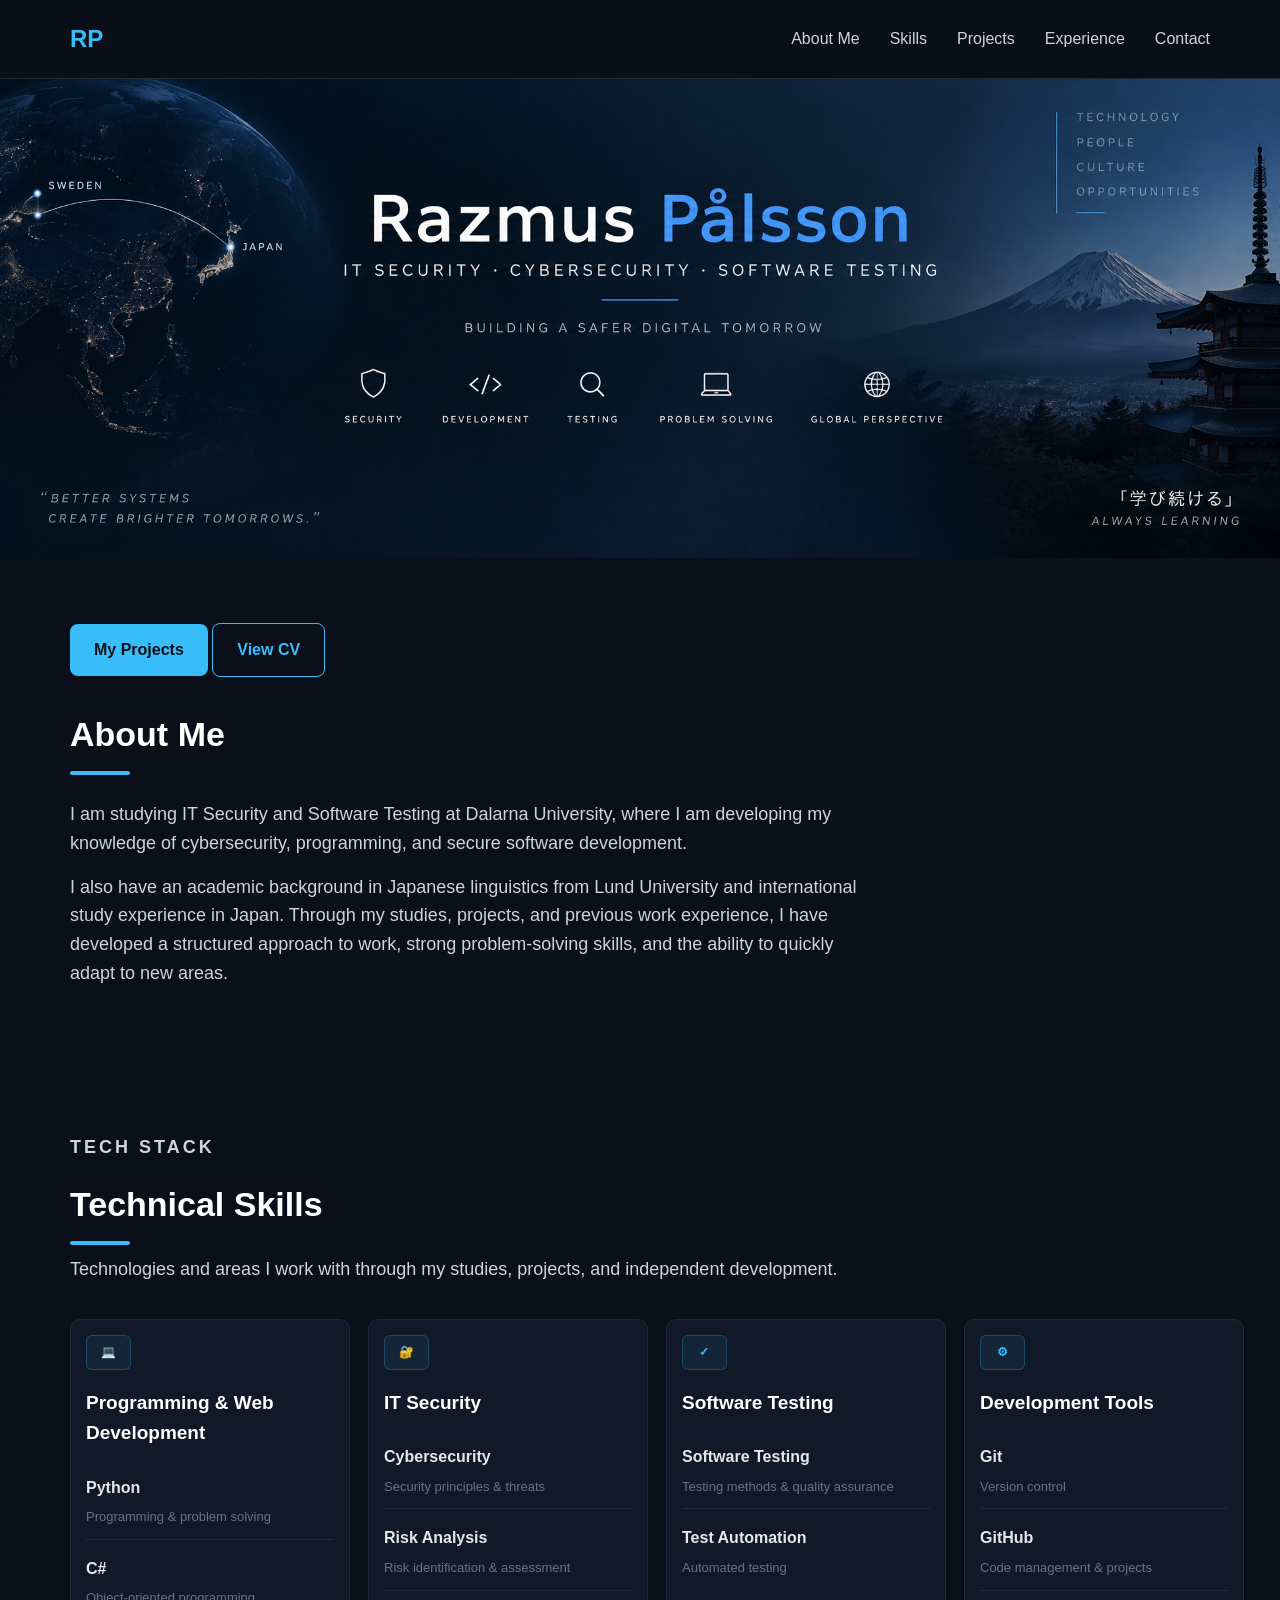
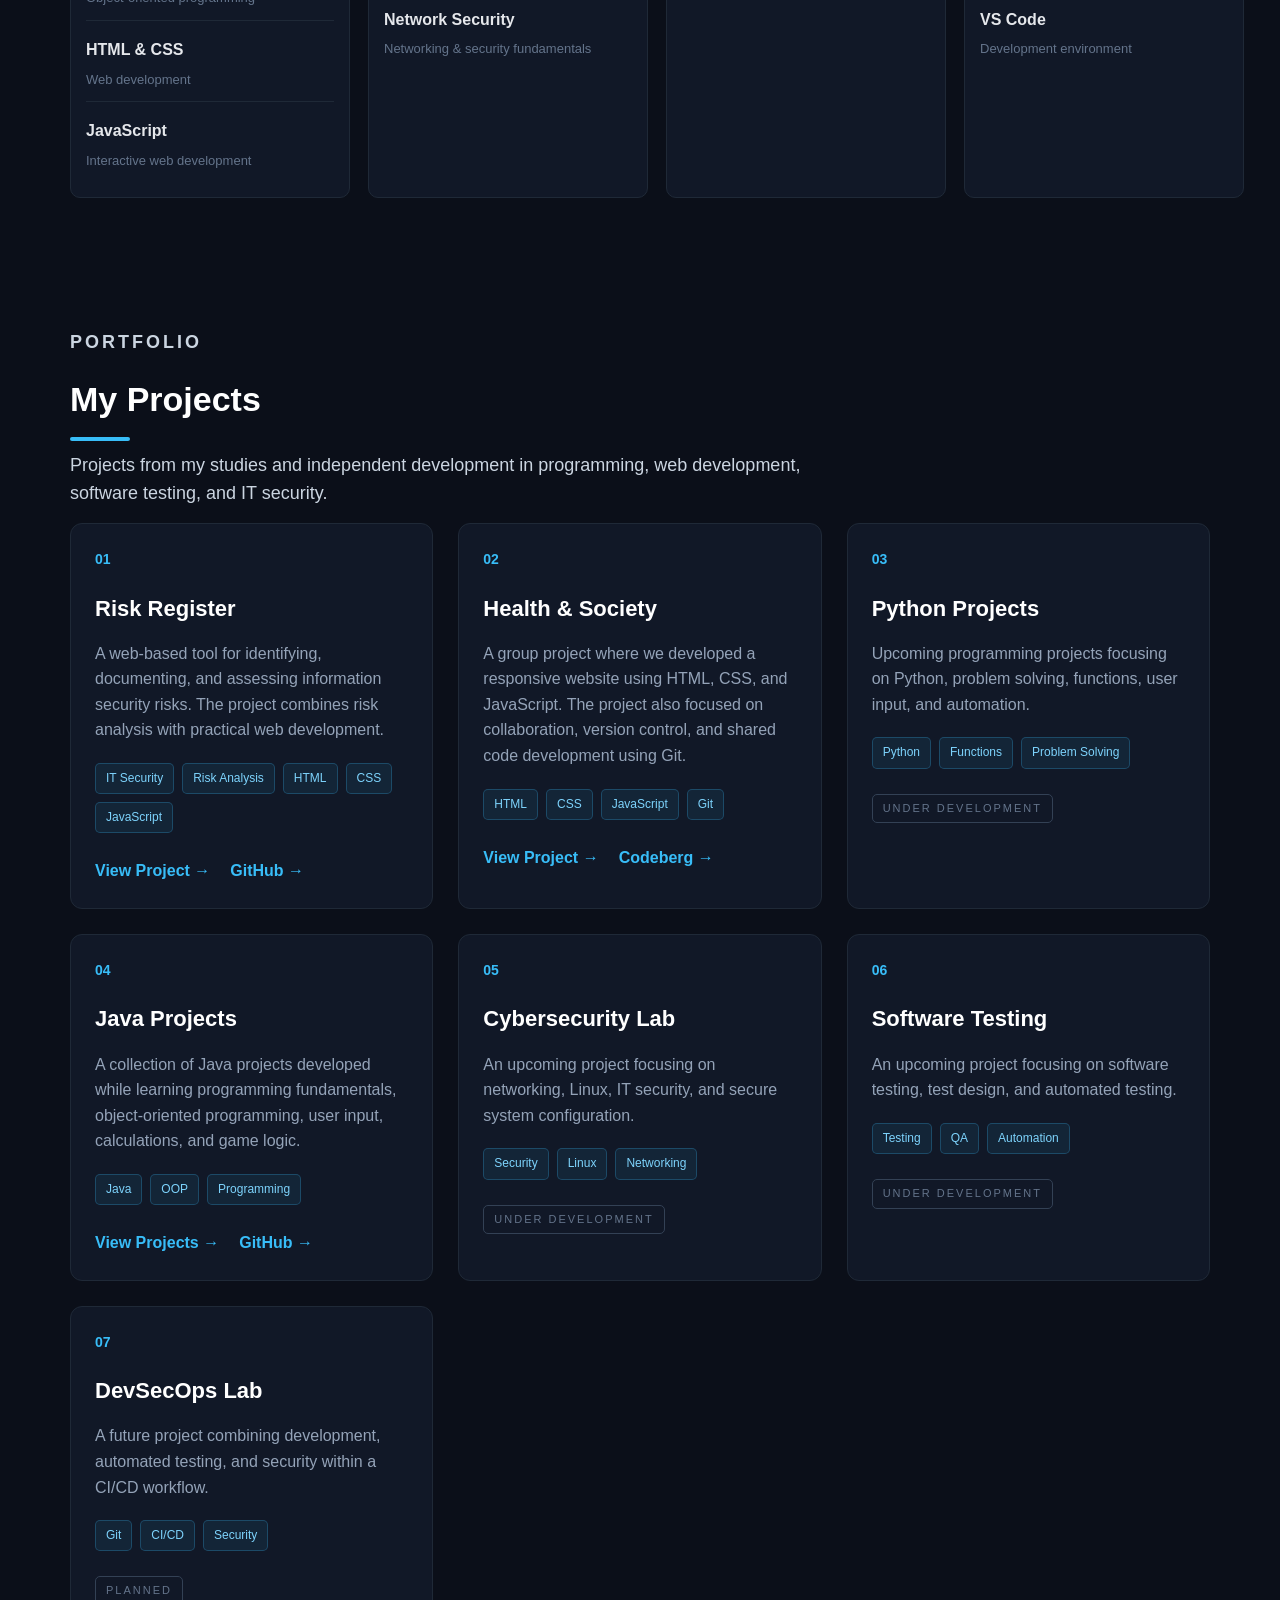
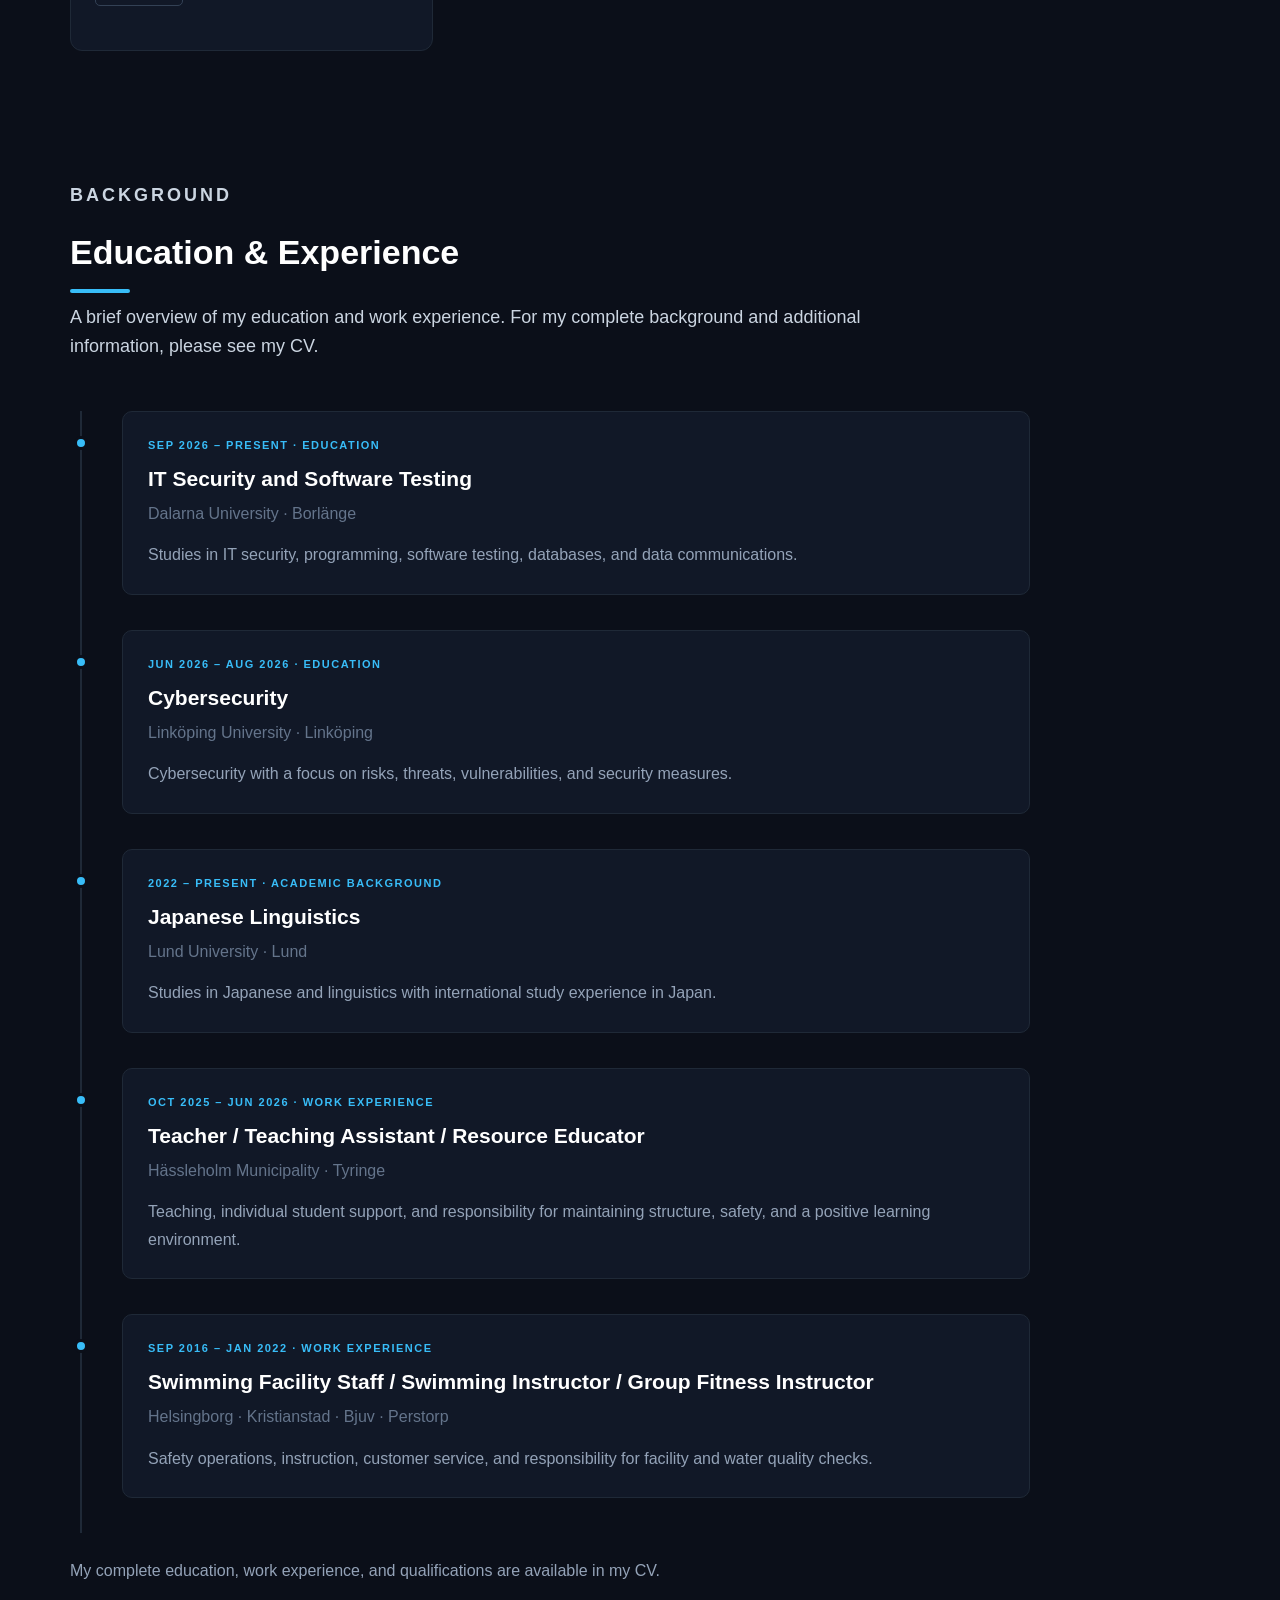
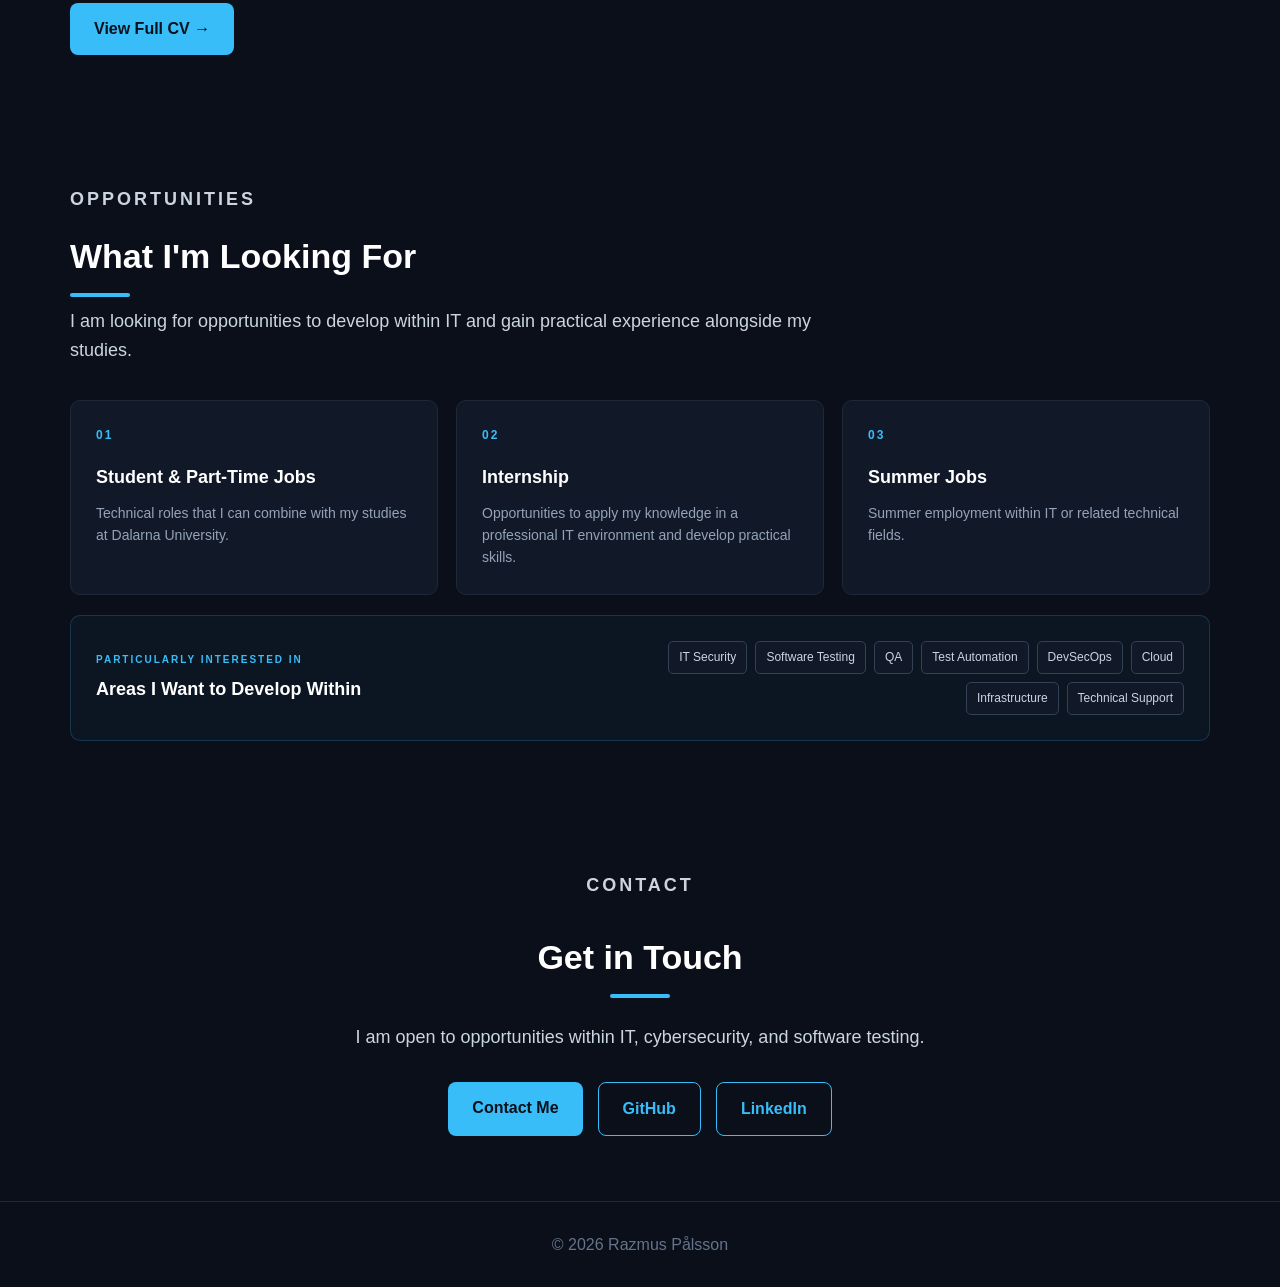
==== commit 680631f4: "t stat" ====
--- a/index.html
+++ b/index.html
@@ -126,6 +126,7 @@
                 <article class="skill-card">
 
                     <div class="skill-icon">
+                        💻 
                 
                     </div>
 
